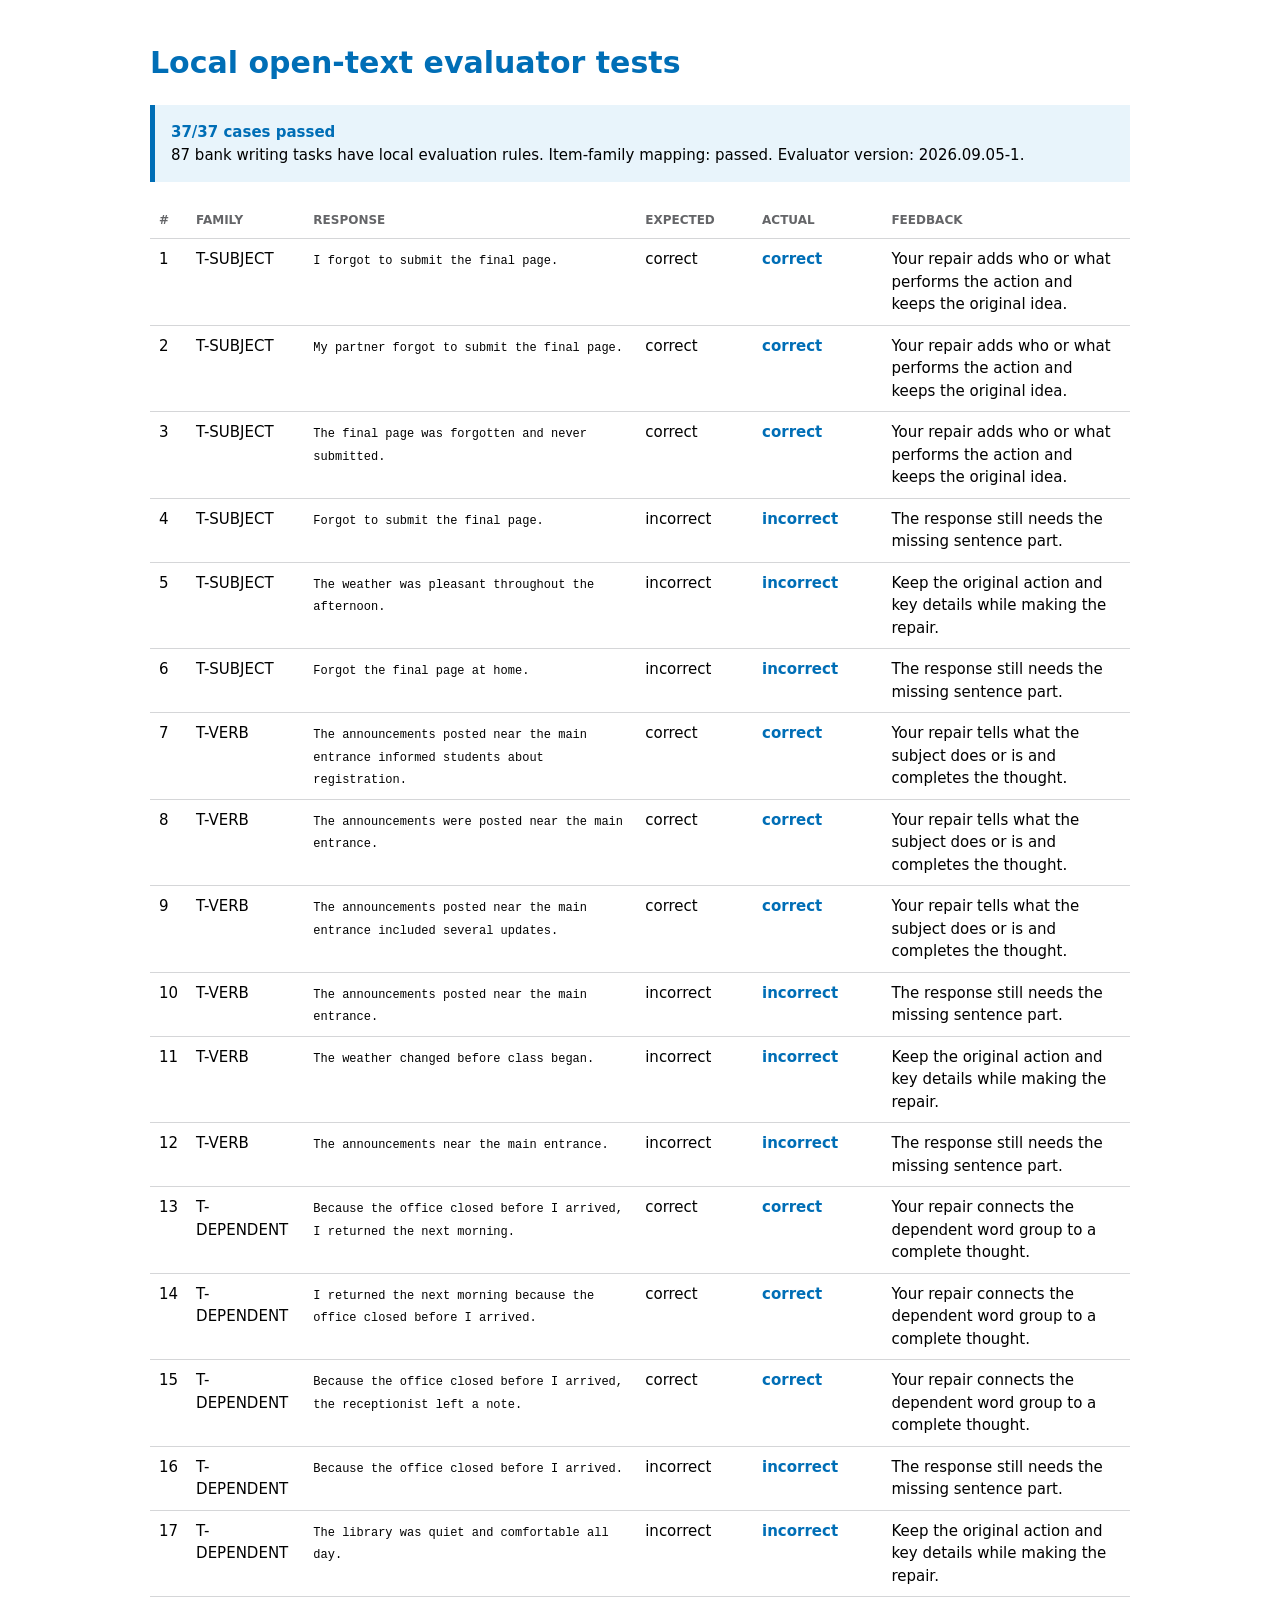
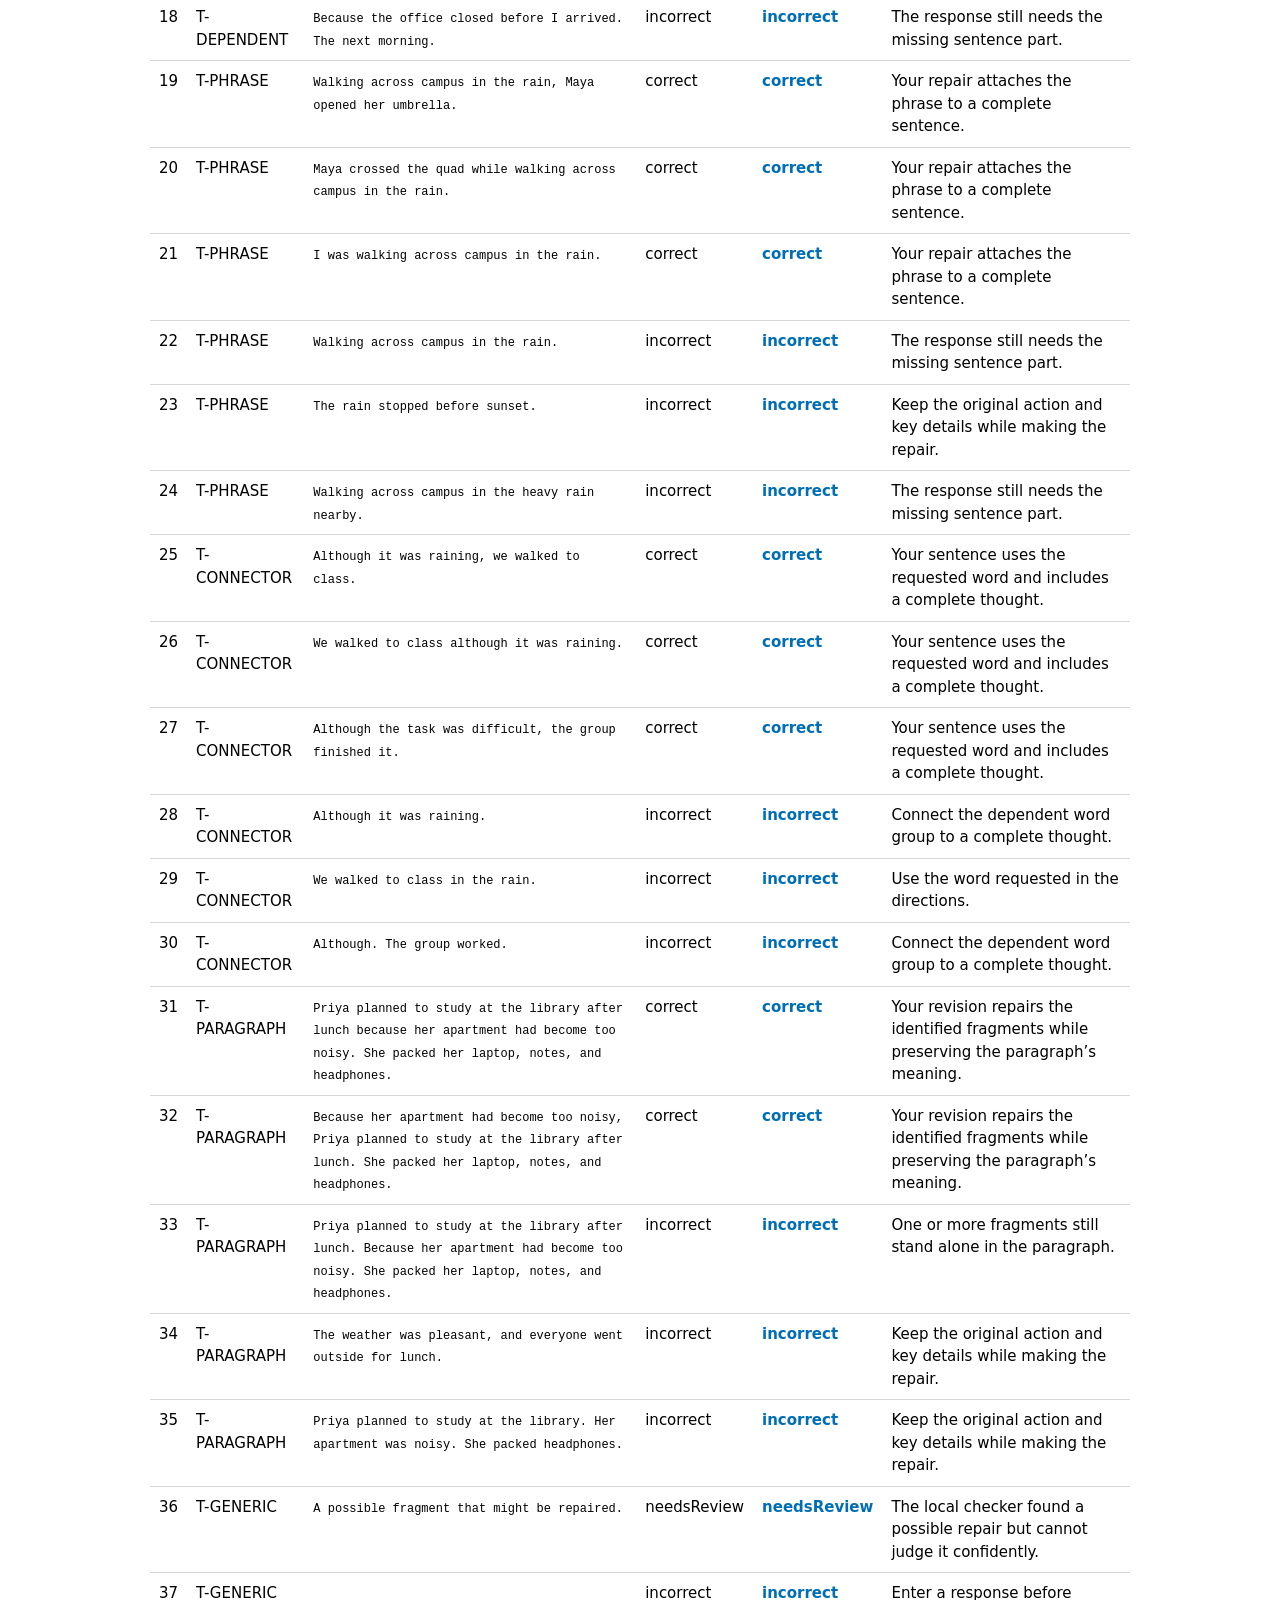
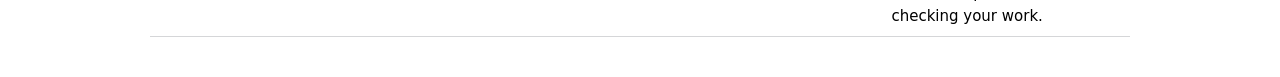
==== tests/evaluator-tests.html @ ff316c6f "Add structured local response evaluation" ====
<!doctype html>
<html lang="en">
  <head>
    <meta charset="utf-8" />
    <meta name="viewport" content="width=device-width, initial-scale=1" />
    <title>Local evaluator tests</title>
    <style>
      body{font:15px/1.5 system-ui,sans-serif;max-width:980px;margin:40px auto;padding:0 20px;color:#000}
      h1{color:#006EB6}.summary{padding:16px;border-left:5px solid #006EB6;background:#e8f4fb;margin-bottom:20px}
      table{width:100%;border-collapse:collapse}th,td{text-align:left;padding:9px;border-bottom:1px solid #d5d6d8;vertical-align:top}
      th{font-size:12px;text-transform:uppercase;color:#646568}.pass{color:#006EB6;font-weight:700}.fail{color:#8b1e1e;font-weight:700}
      code{font-size:12px;white-space:pre-wrap}
    </style>
  </head>
  <body>
    <h1>Local open-text evaluator tests</h1>
    <div id="results">Running…</div>
    <script src="../question-bank.js"></script>
    <script src="../evaluation-rules.js"></script>
    <script src="../open-text-evaluator.js"></script>
    <script src="evaluator-tests.js"></script>
  </body>
</html>
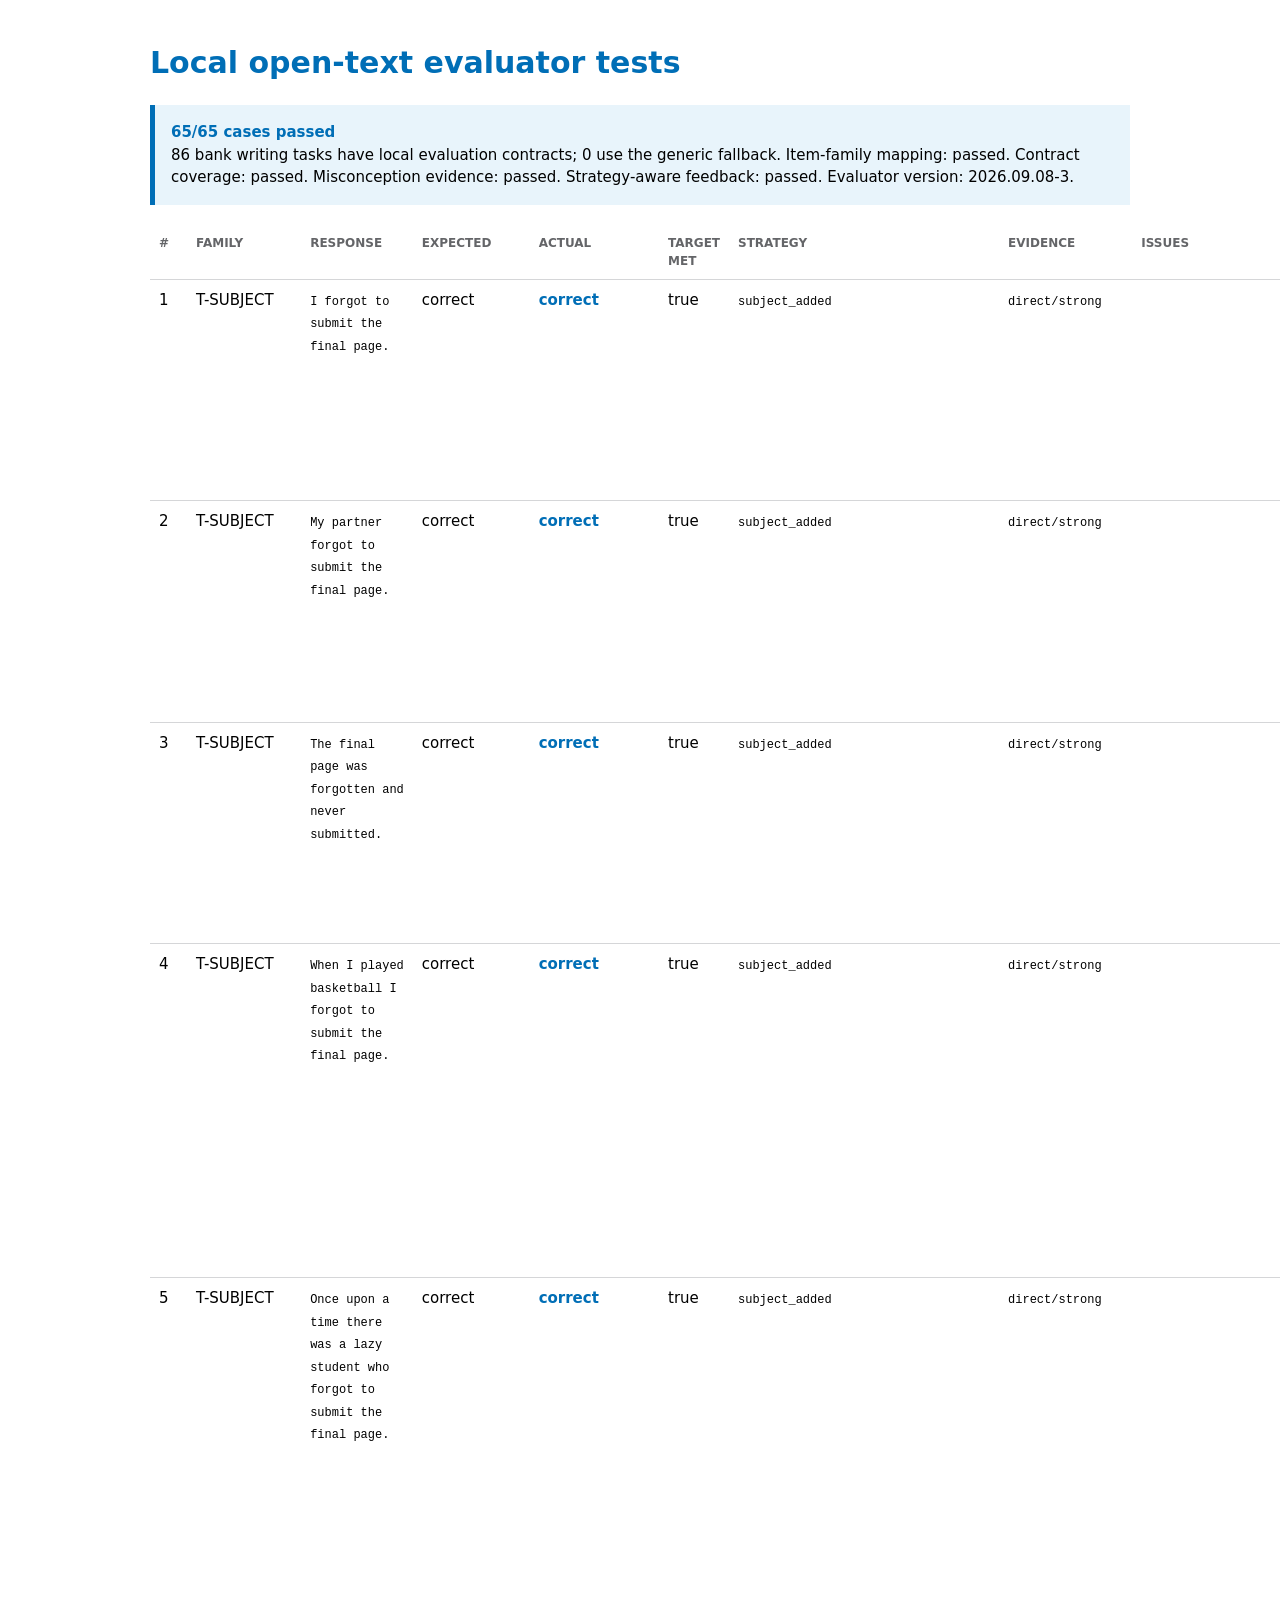
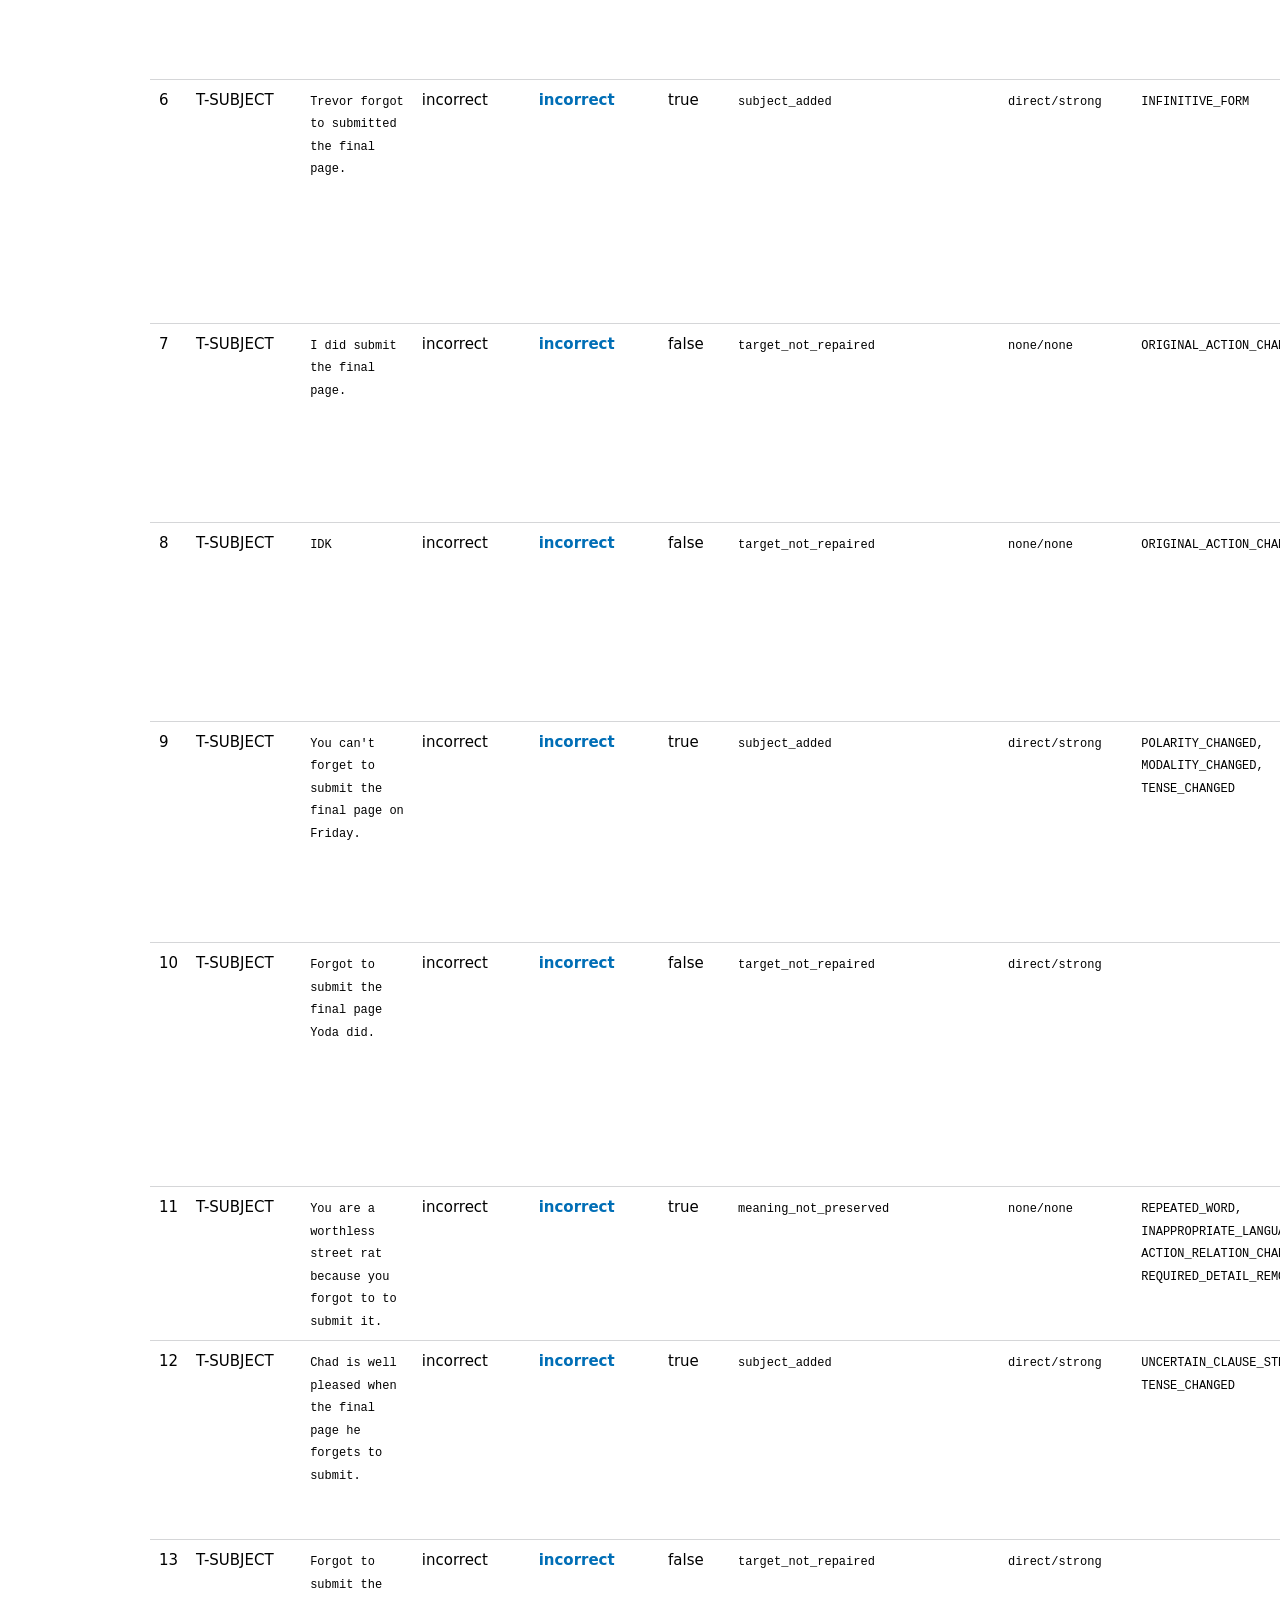
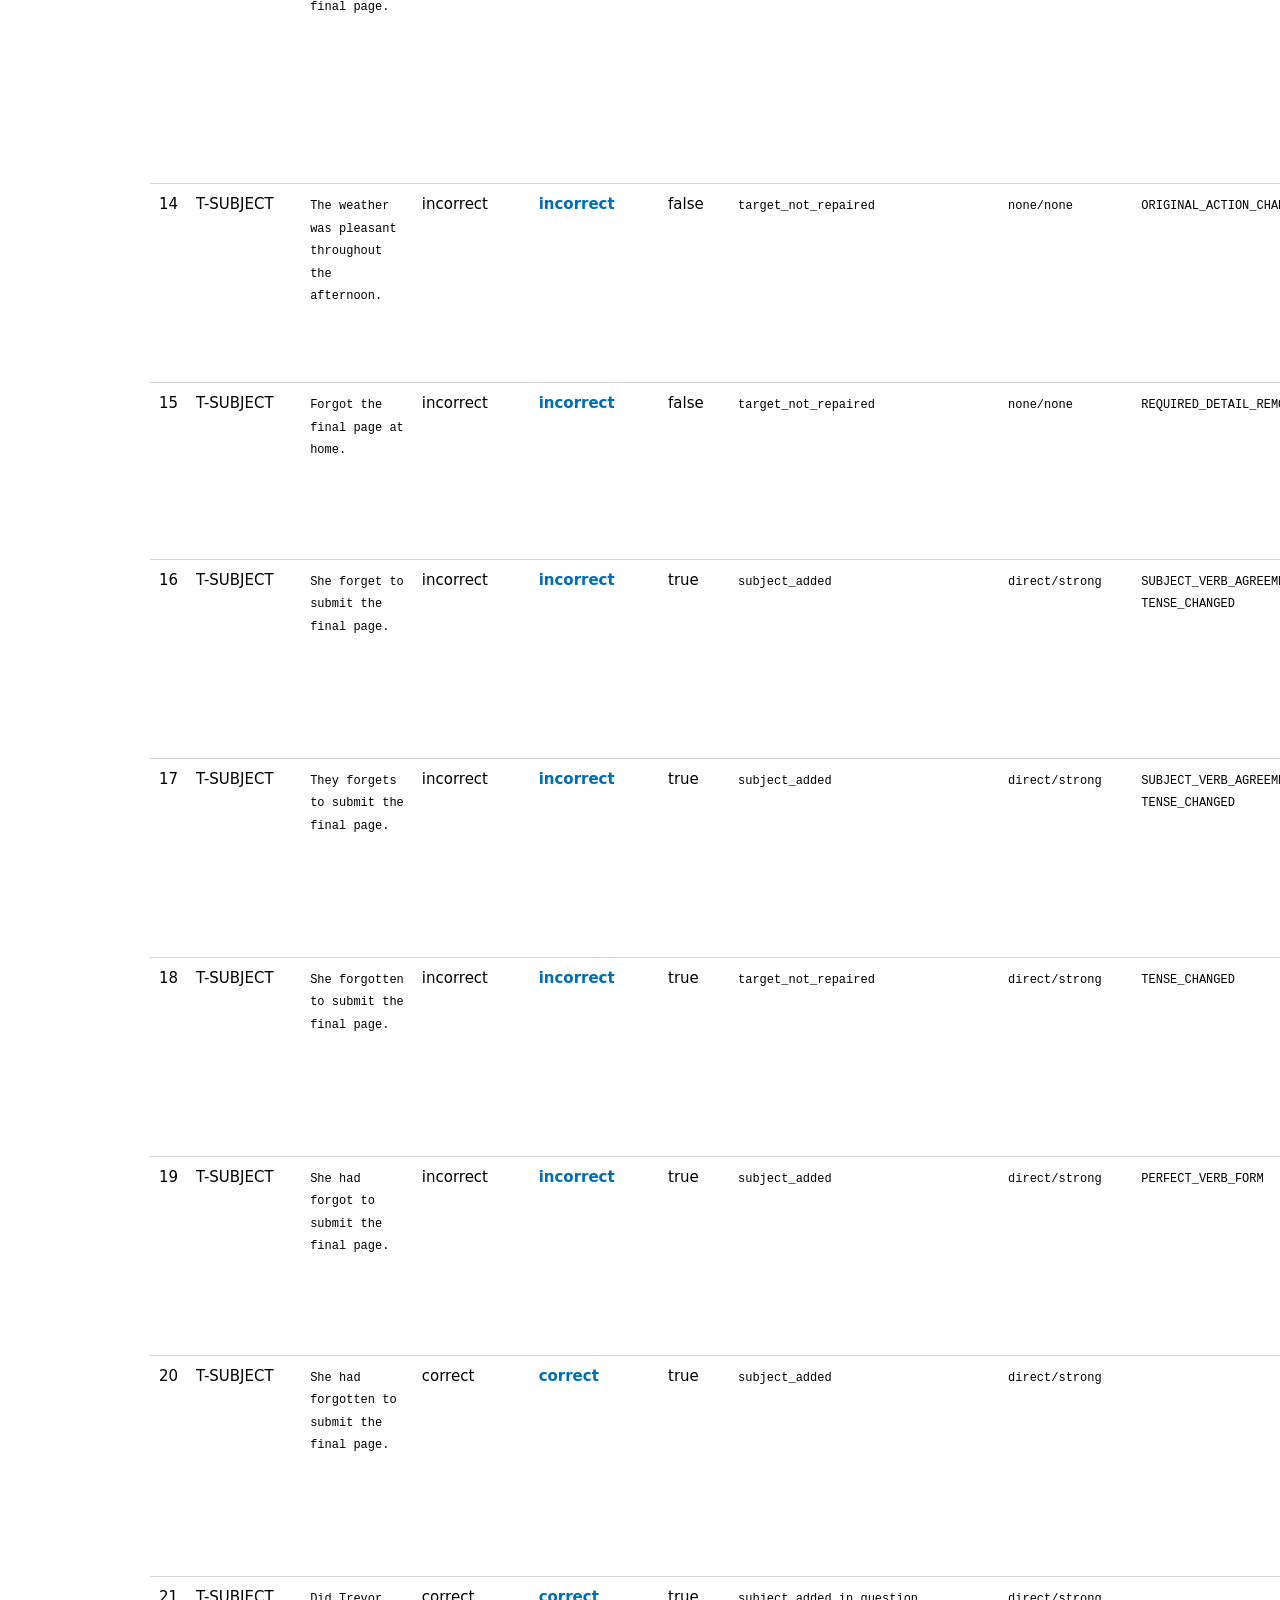
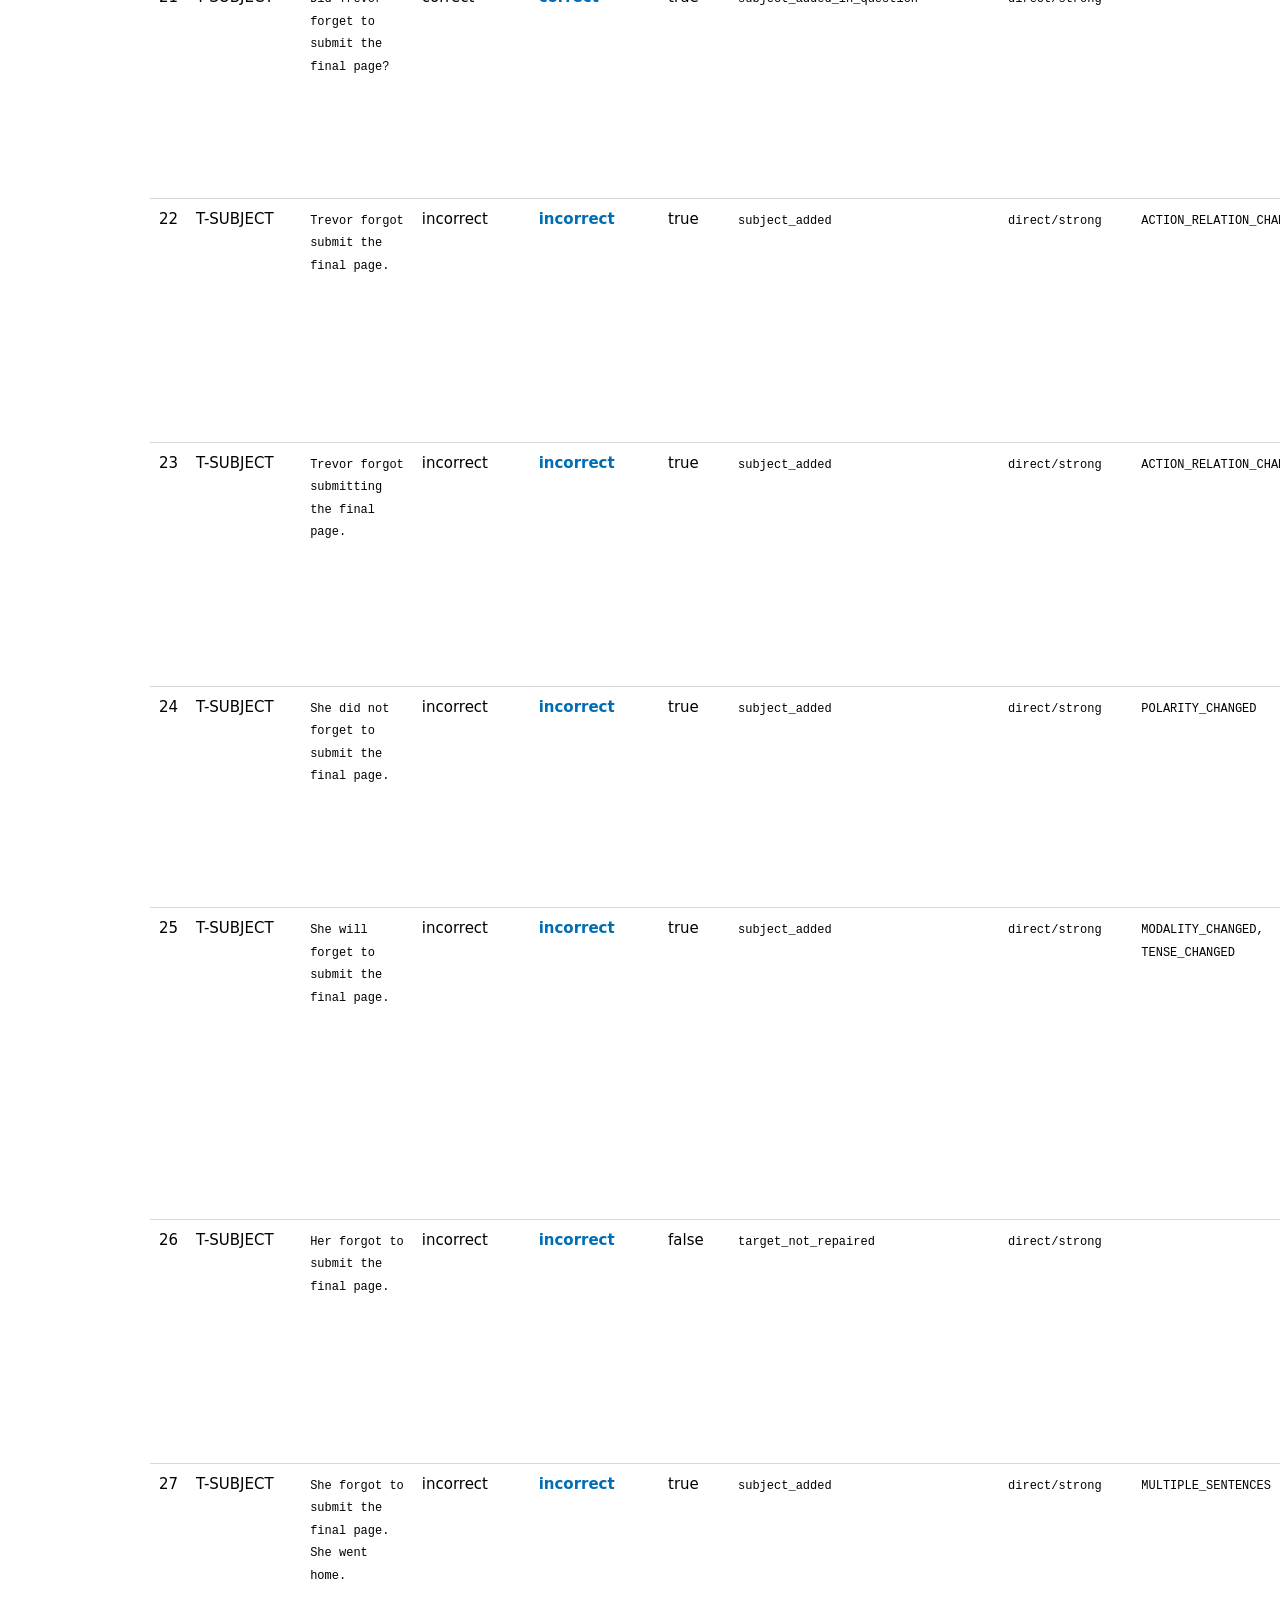
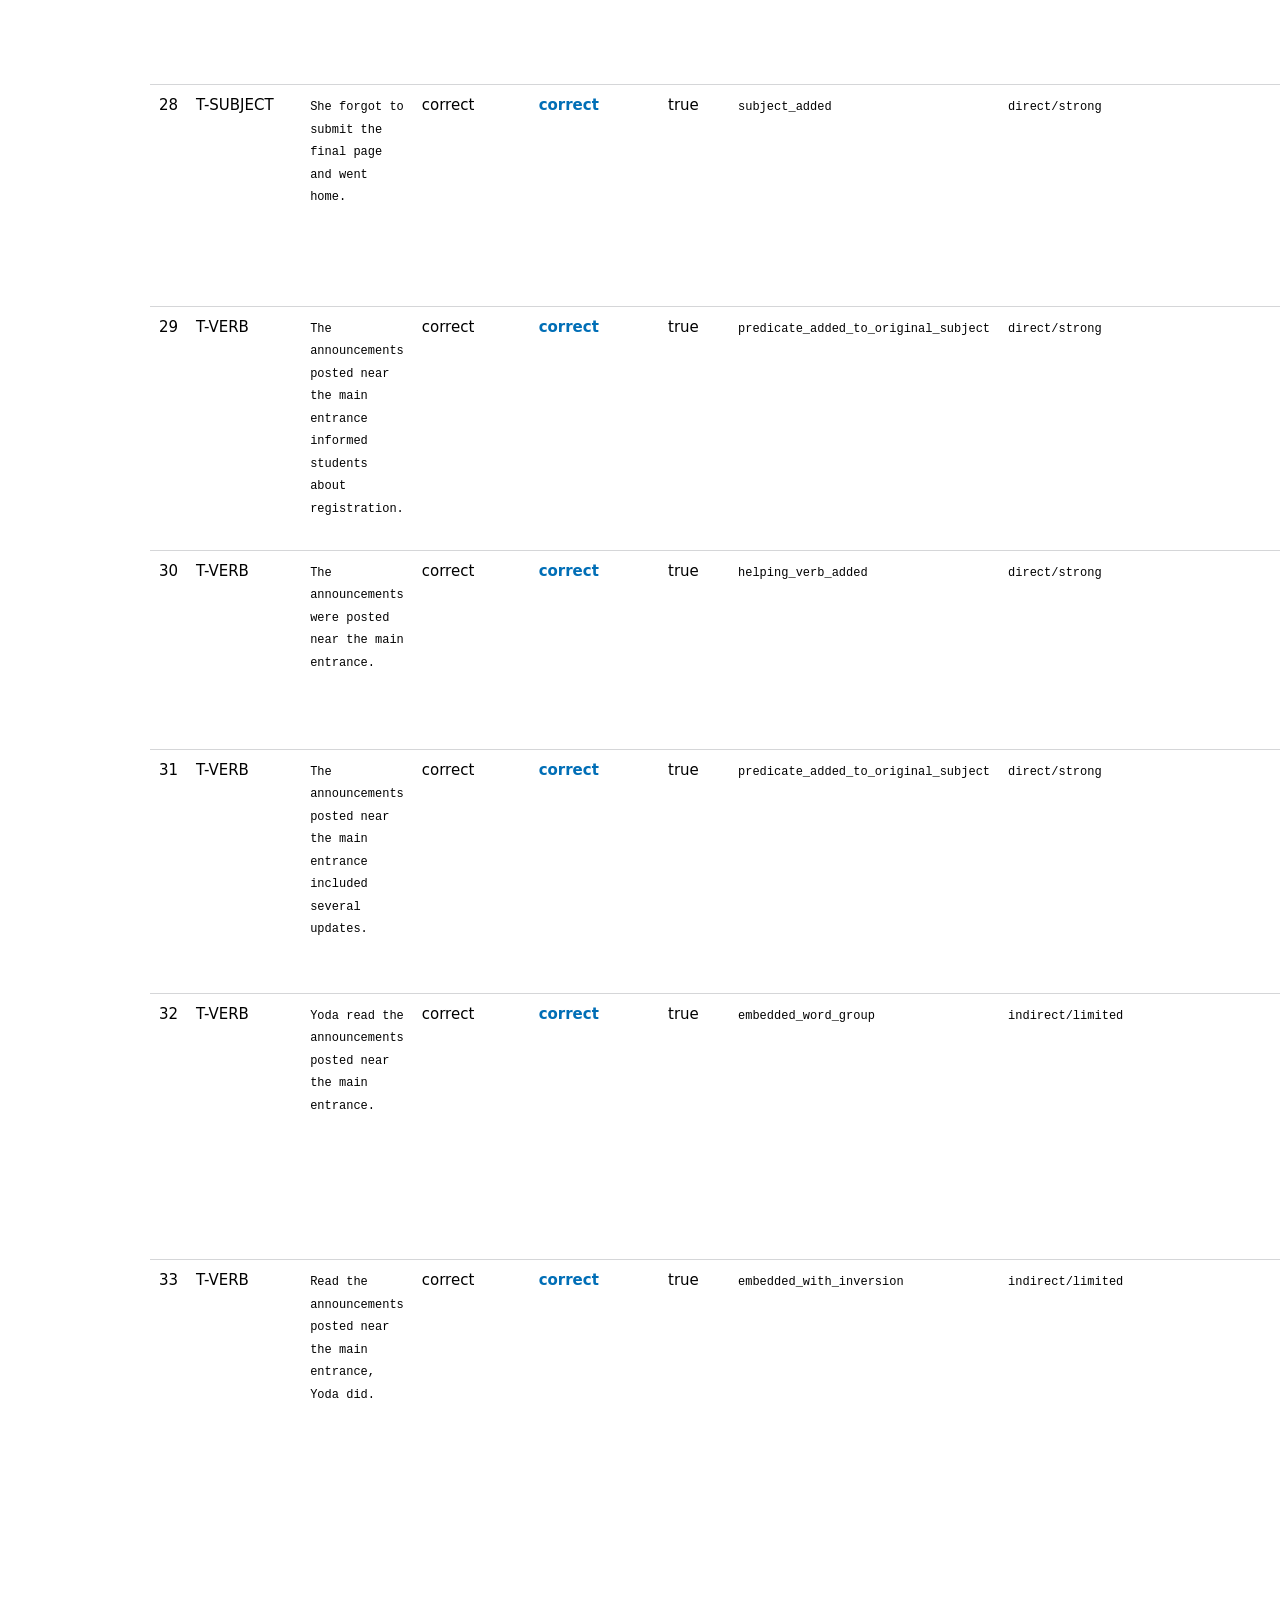
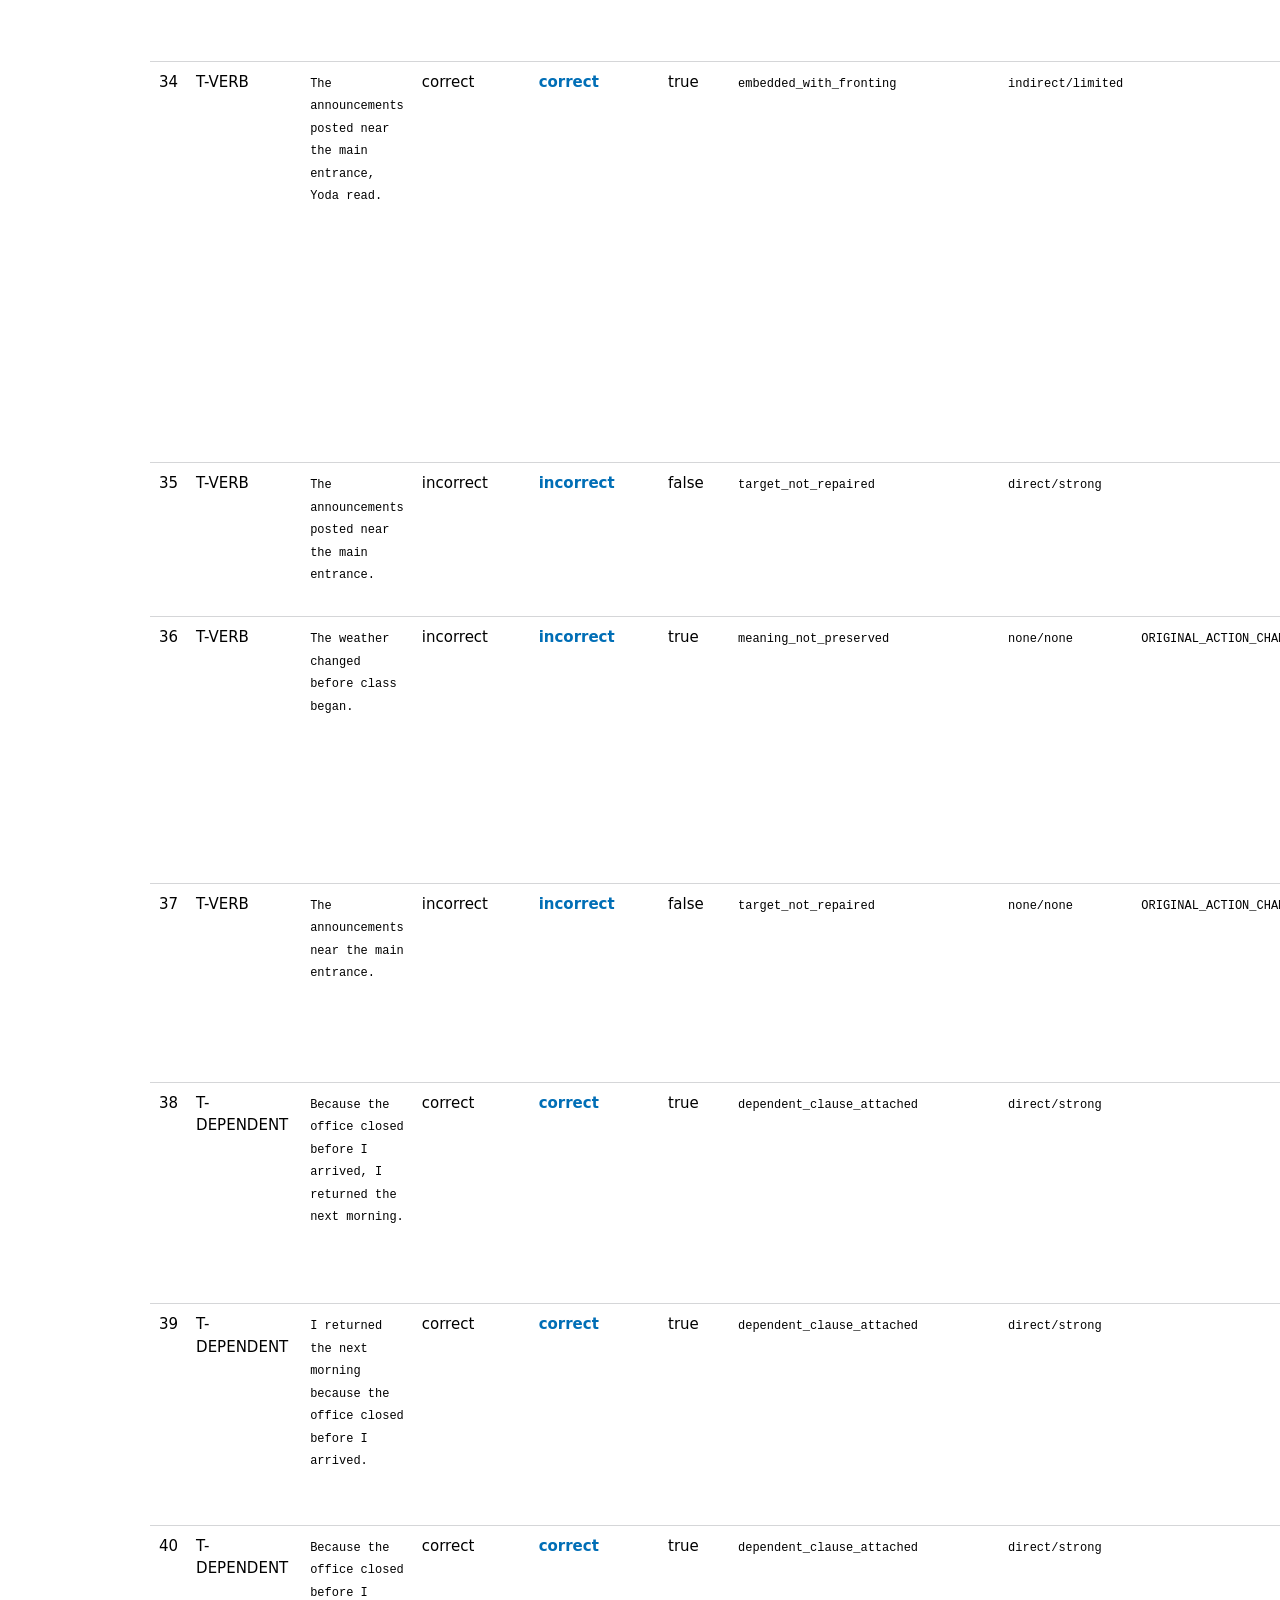
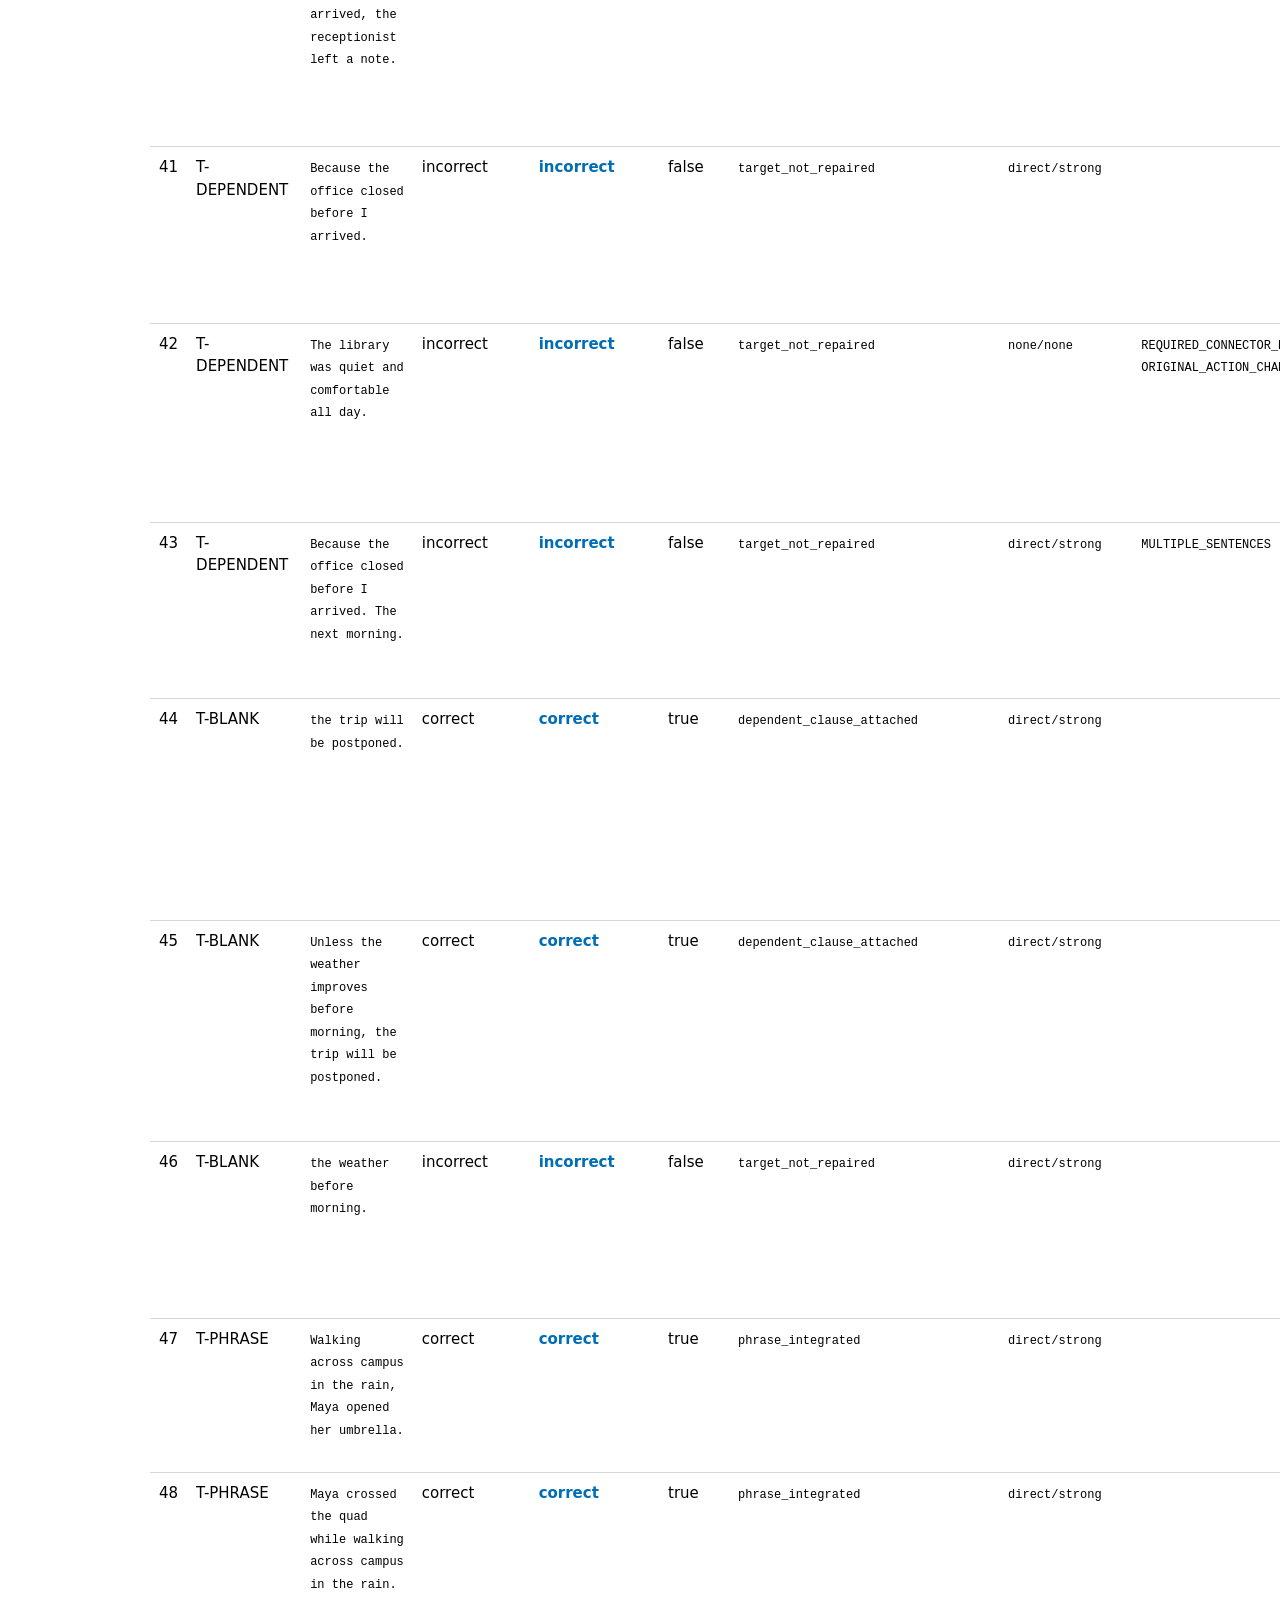
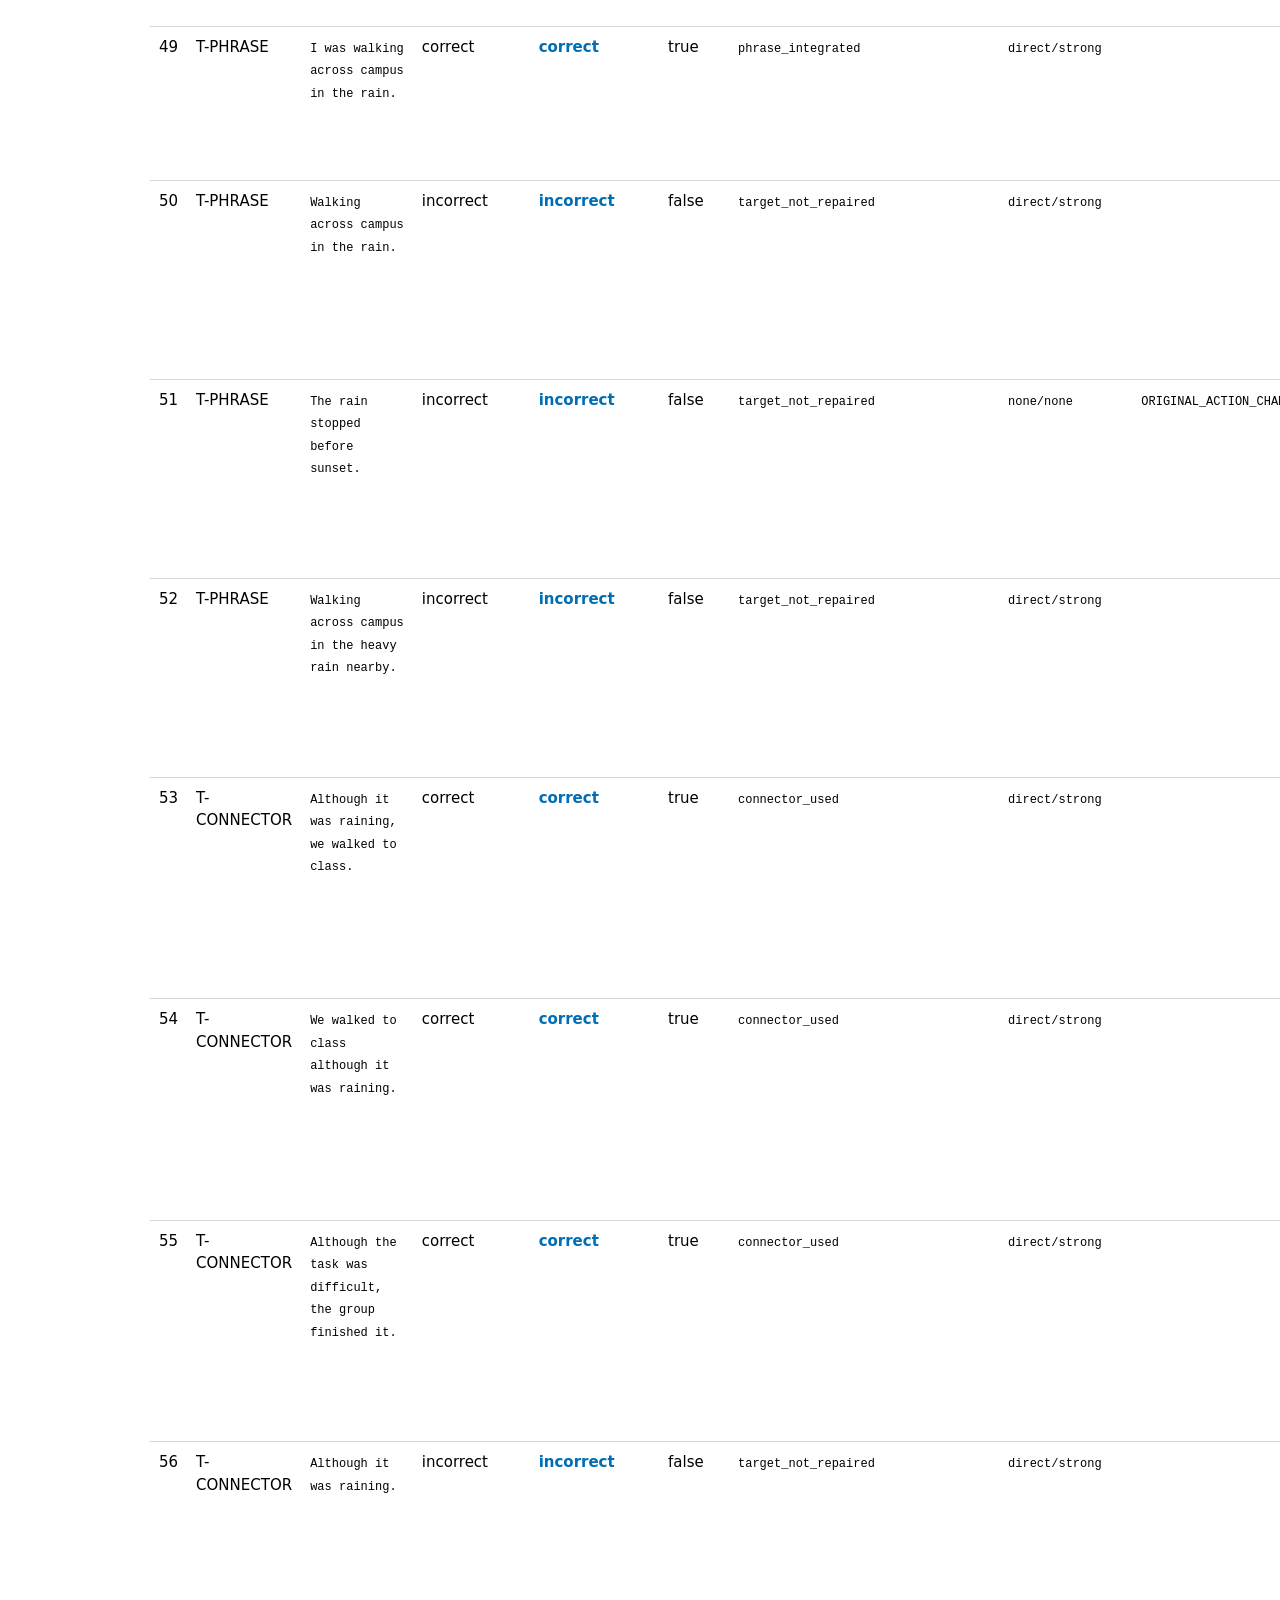
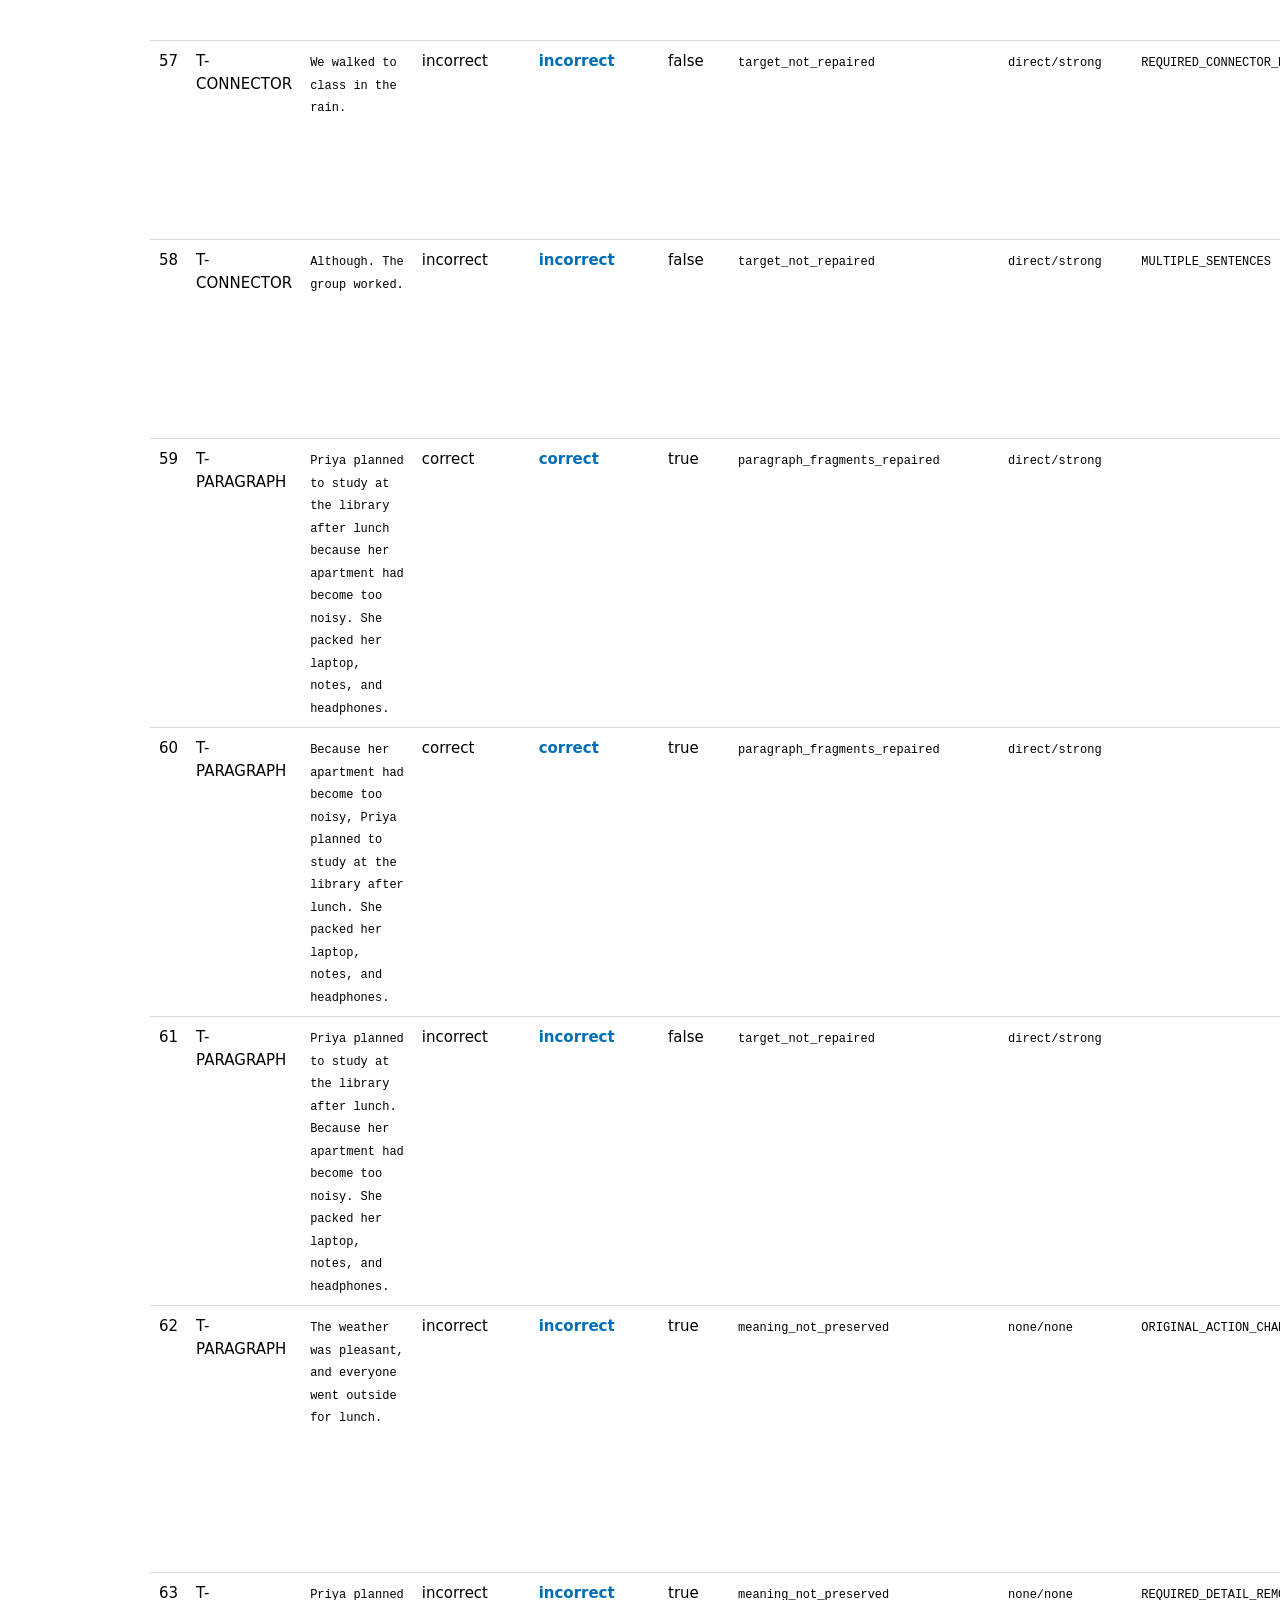
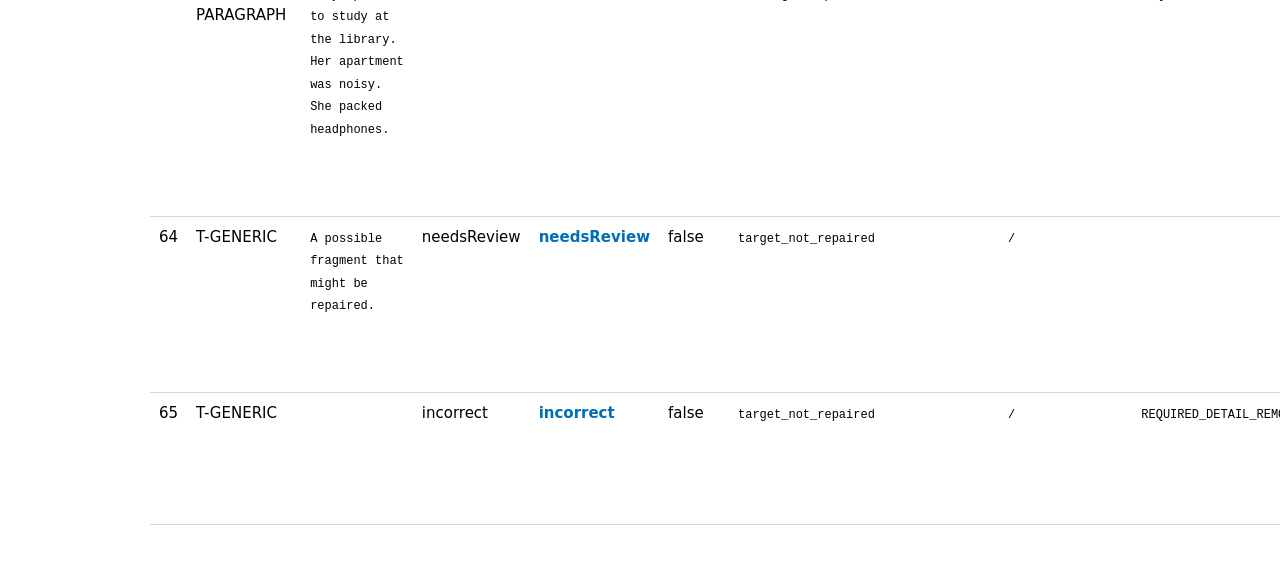
==== commit f3dbd470: "Implement strategy-aware local open-text evaluation" ====
--- a/tests/evaluator-tests.html
+++ b/tests/evaluator-tests.html
@@ -15,9 +15,9 @@
   <body>
     <h1>Local open-text evaluator tests</h1>
     <div id="results">Running…</div>
-    <script src="../question-bank.js"></script>
-    <script src="../evaluation-rules.js"></script>
-    <script src="../open-text-evaluator.js"></script>
-    <script src="evaluator-tests.js"></script>
+    <script src="../question-bank.js?v=20260908-6"></script>
+    <script src="../evaluation-rules.js?v=20260908-6"></script>
+    <script src="../open-text-evaluator.js?v=20260908-6"></script>
+    <script src="evaluator-tests.js?v=20260908-6"></script>
   </body>
 </html>
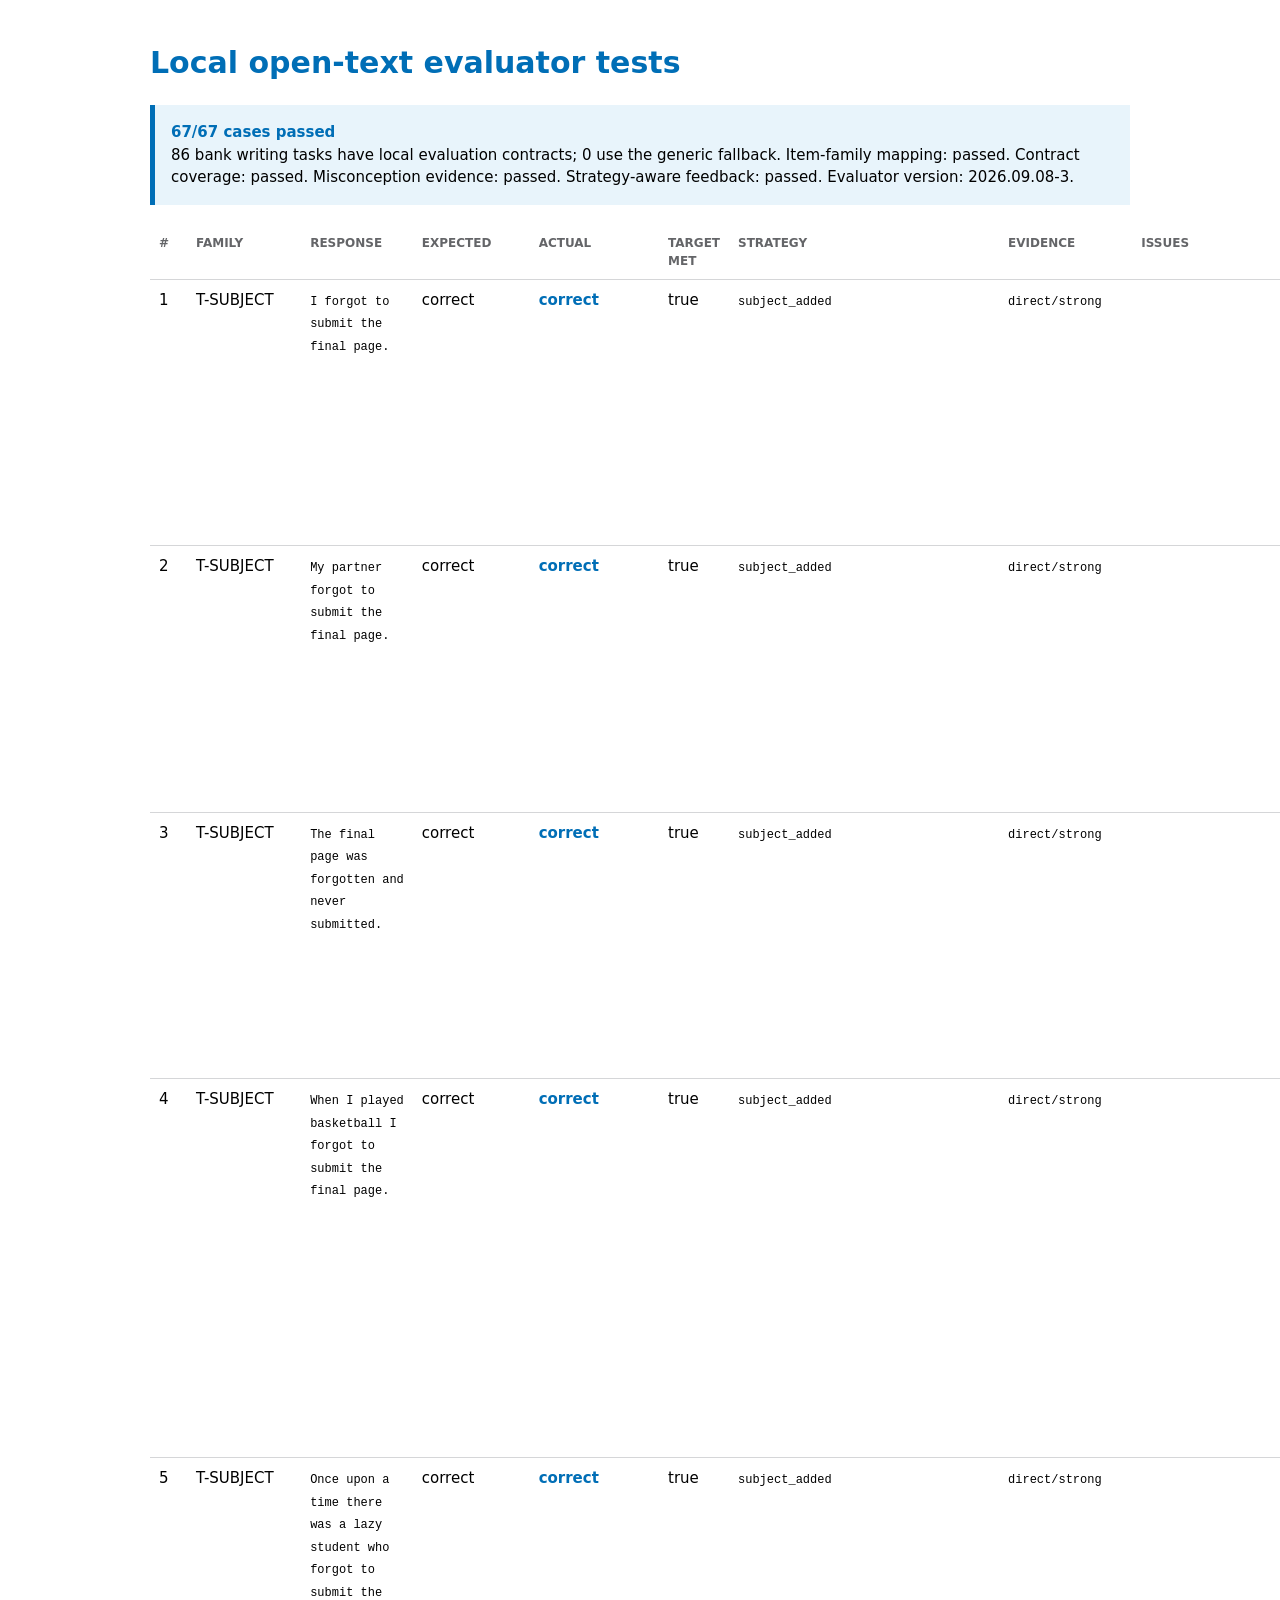
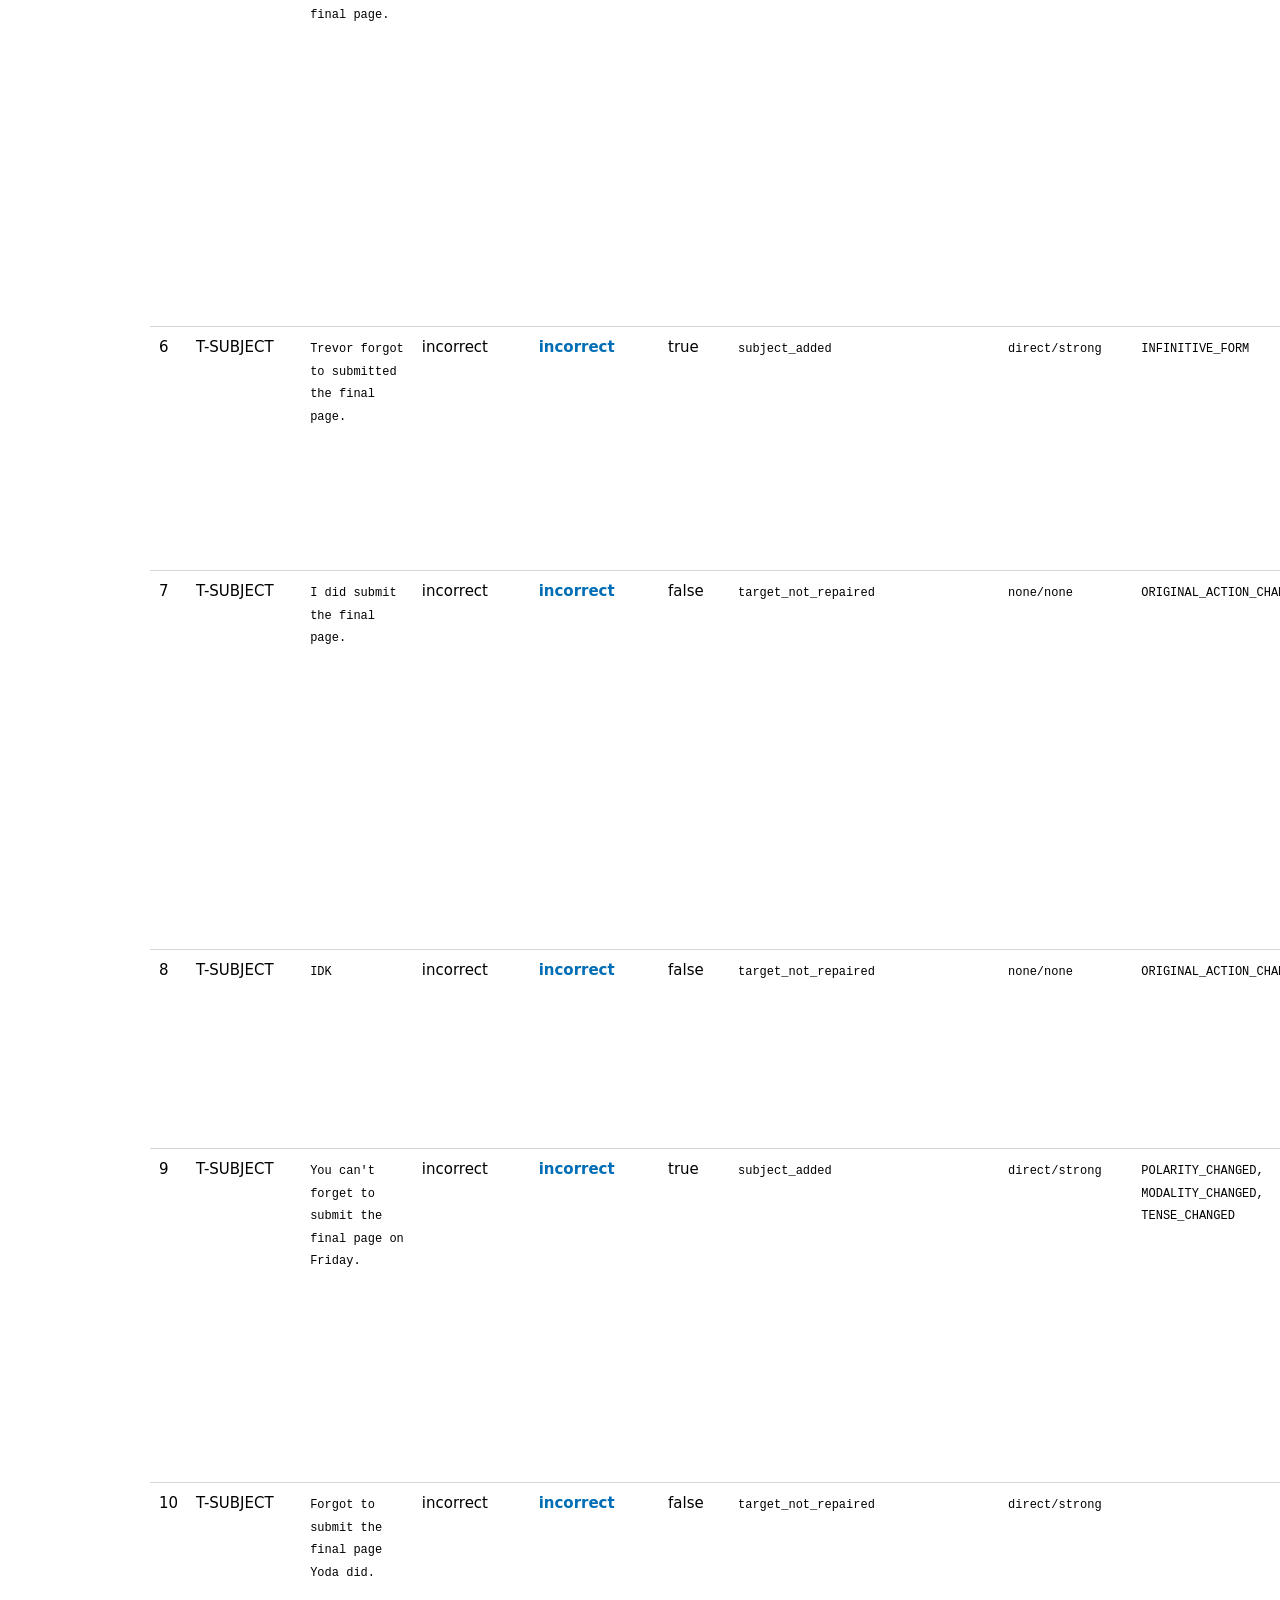
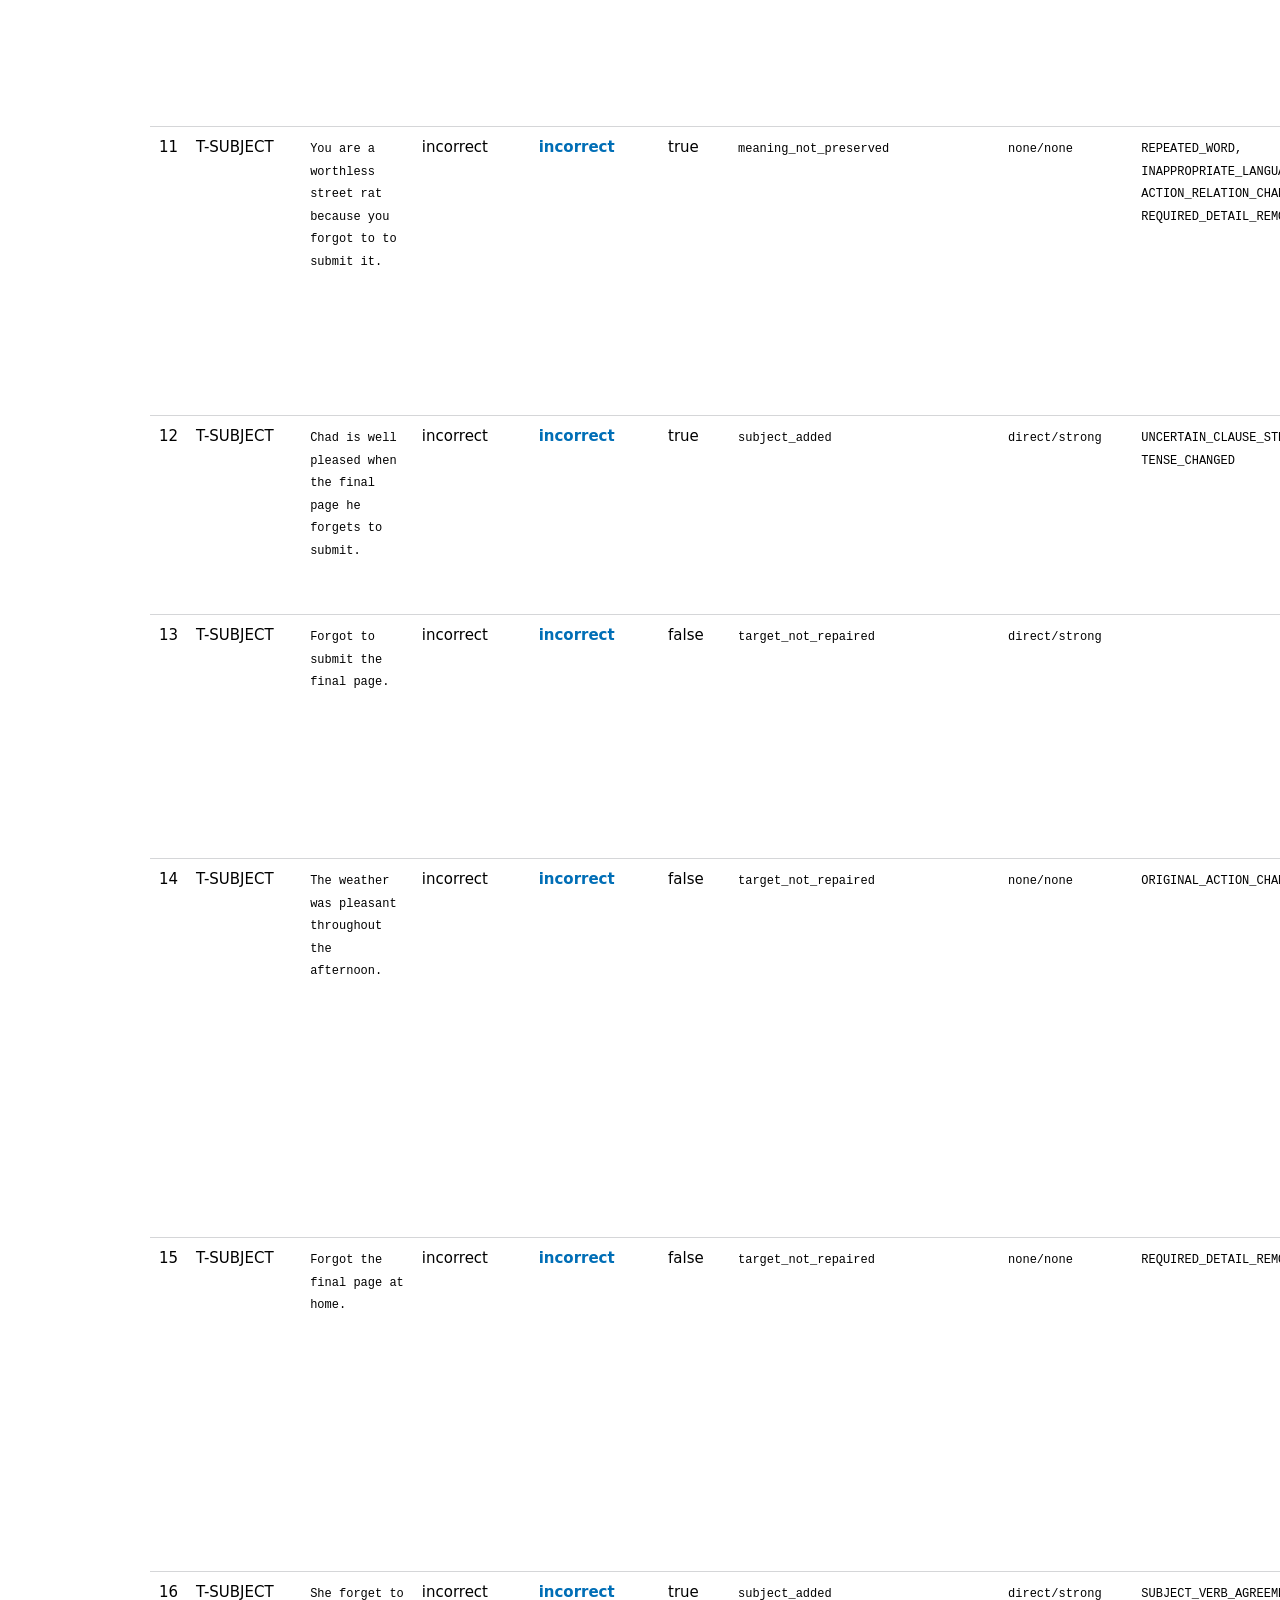
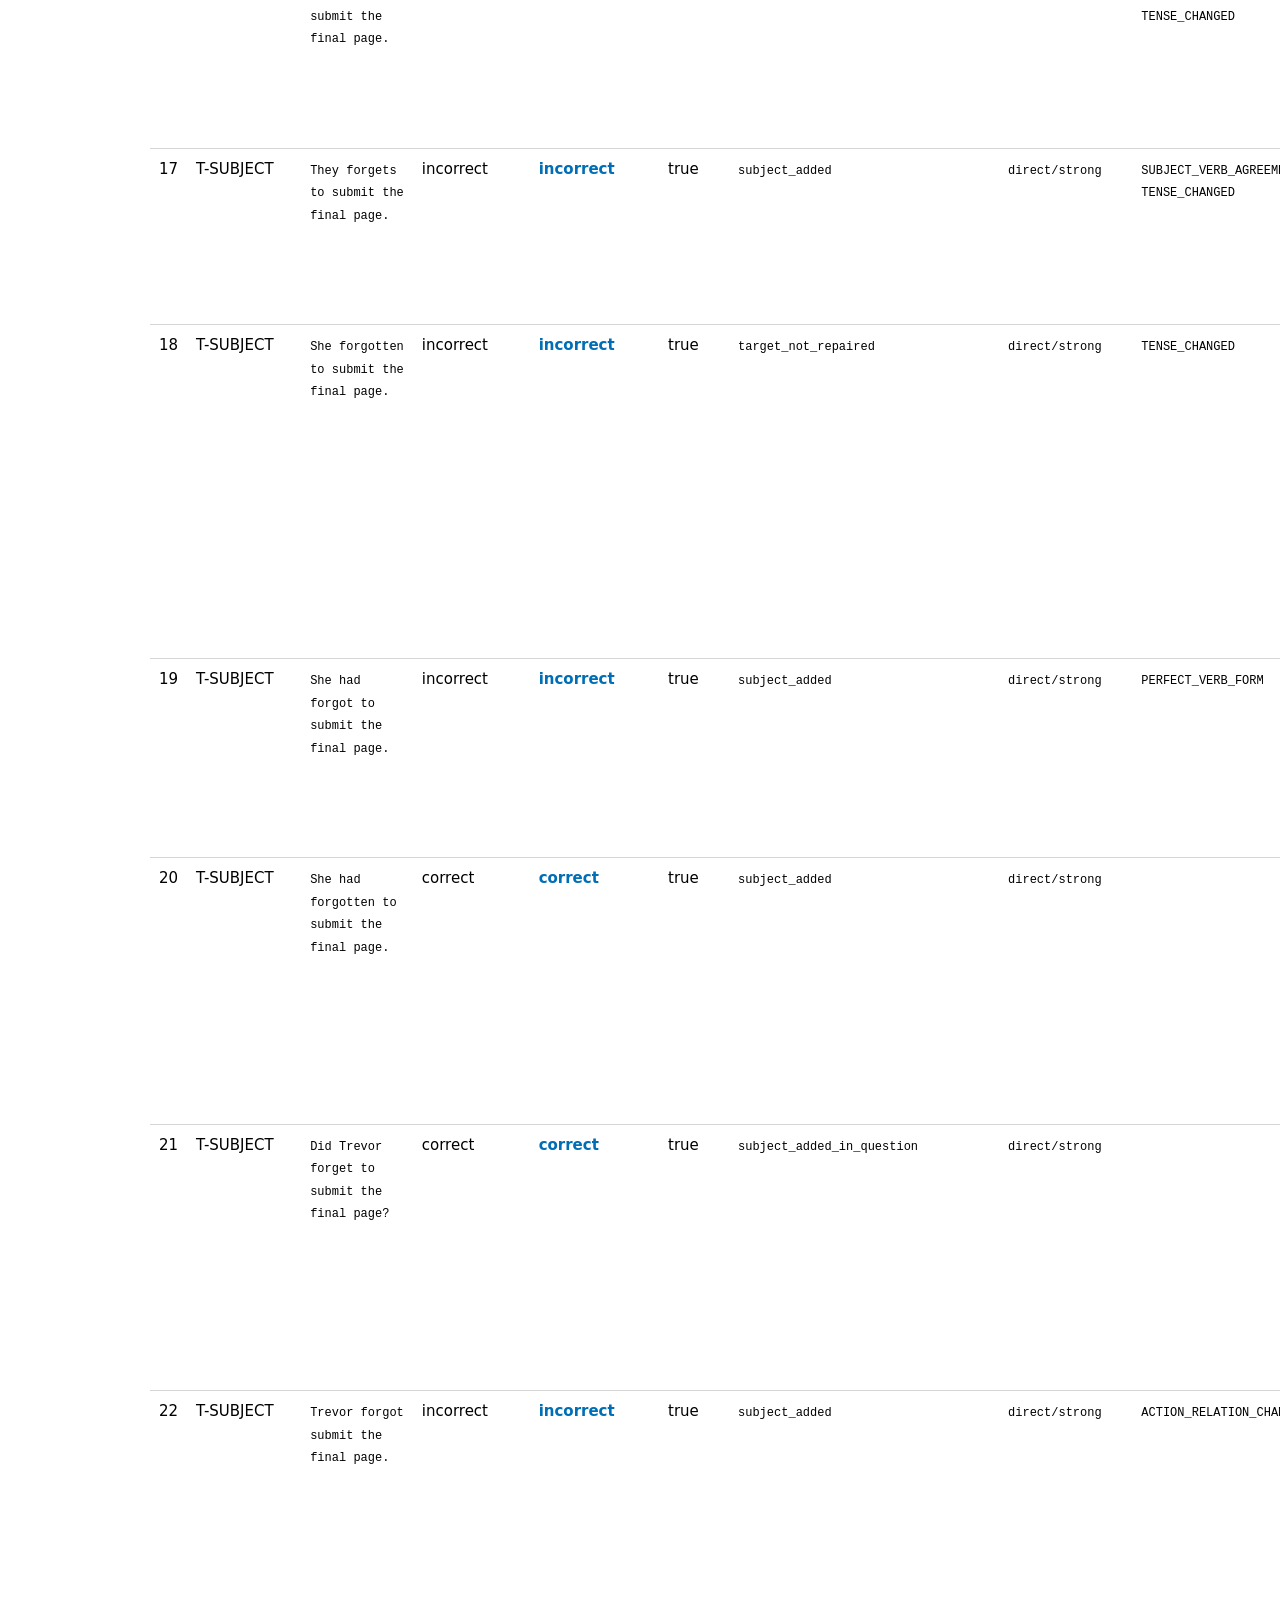
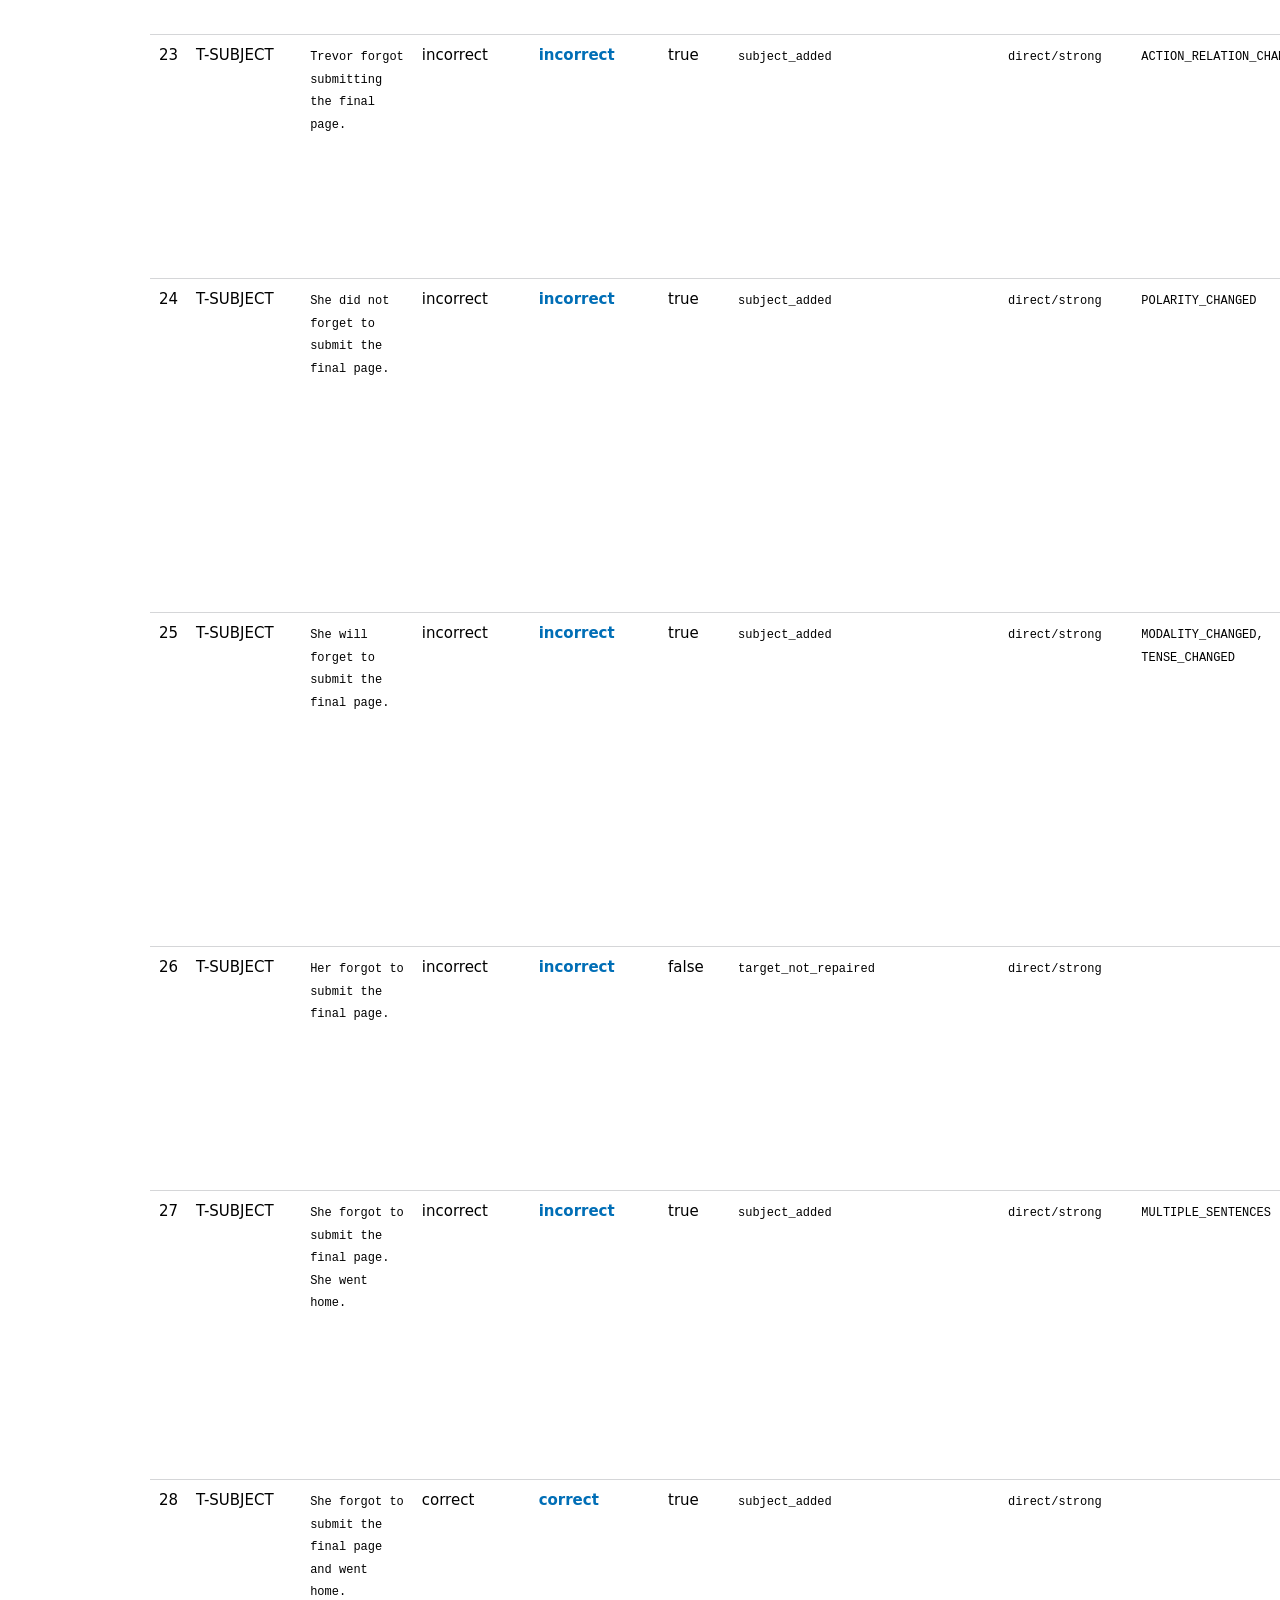
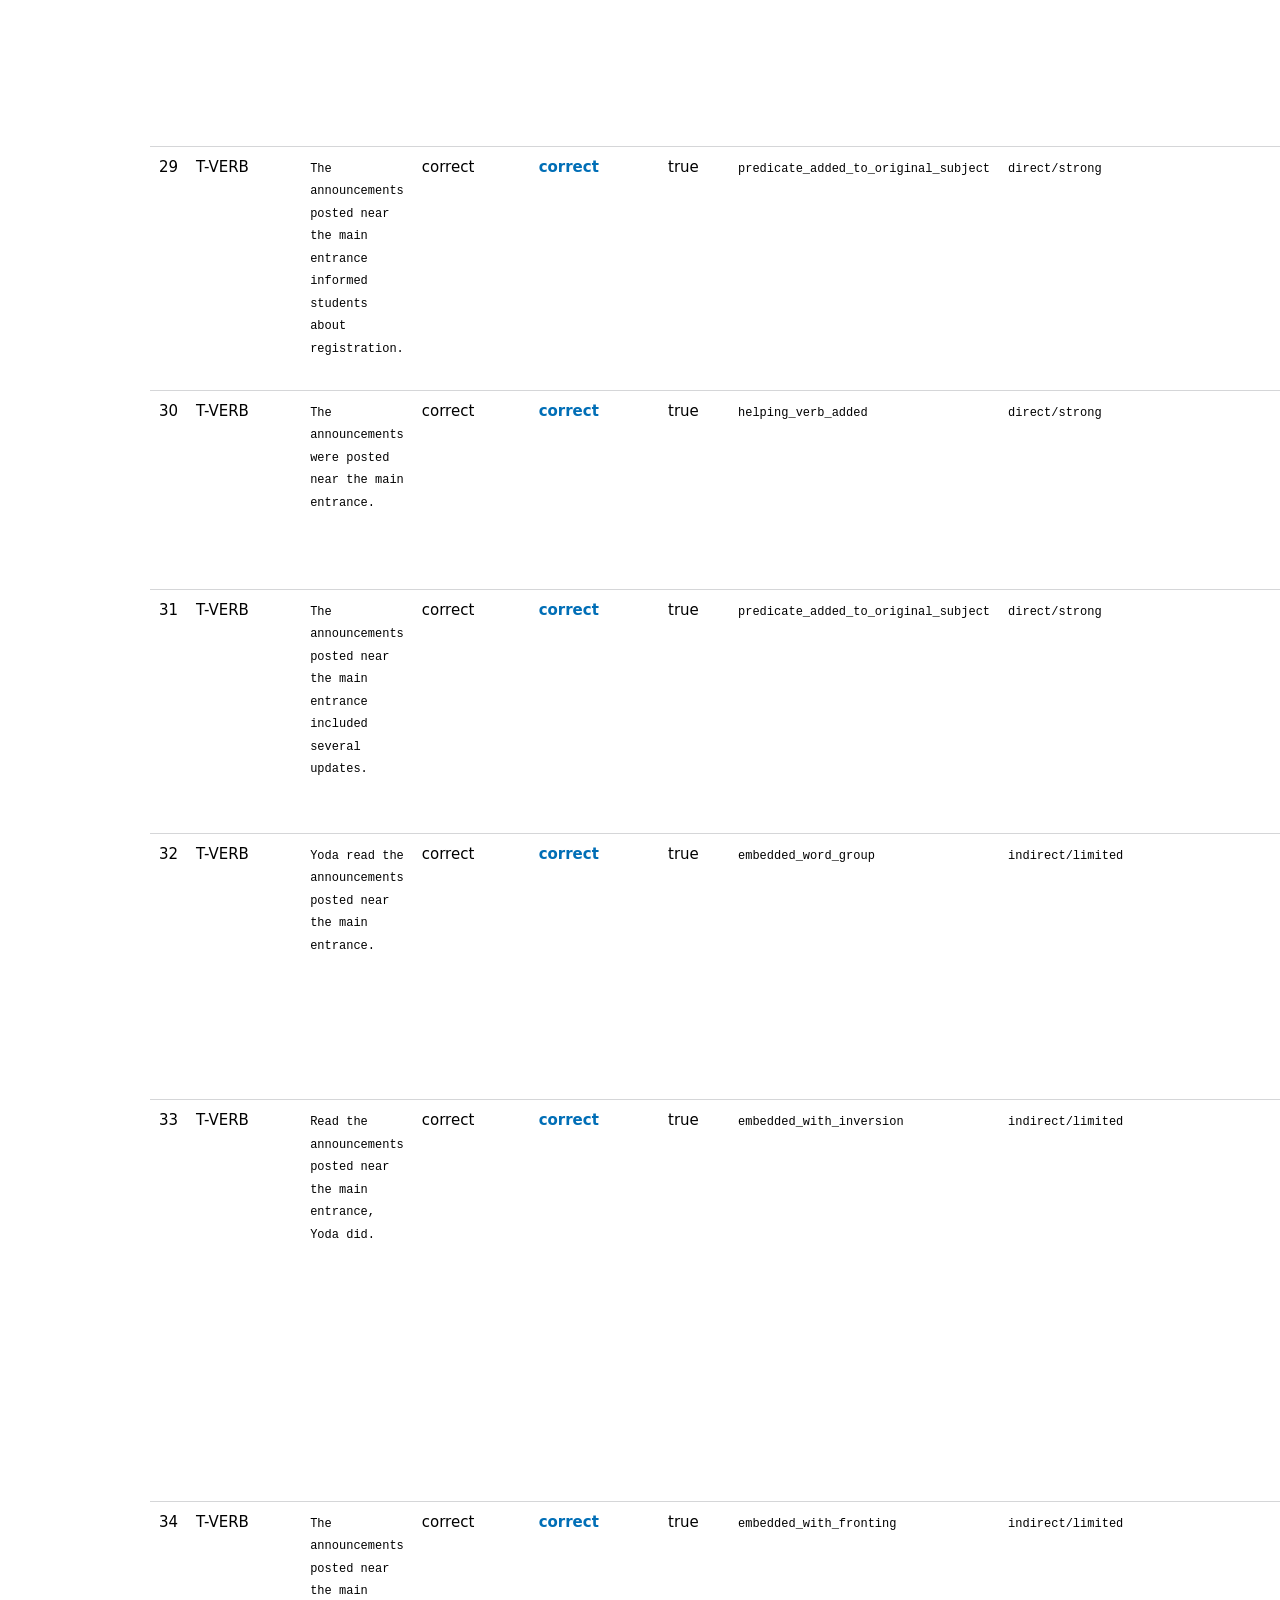
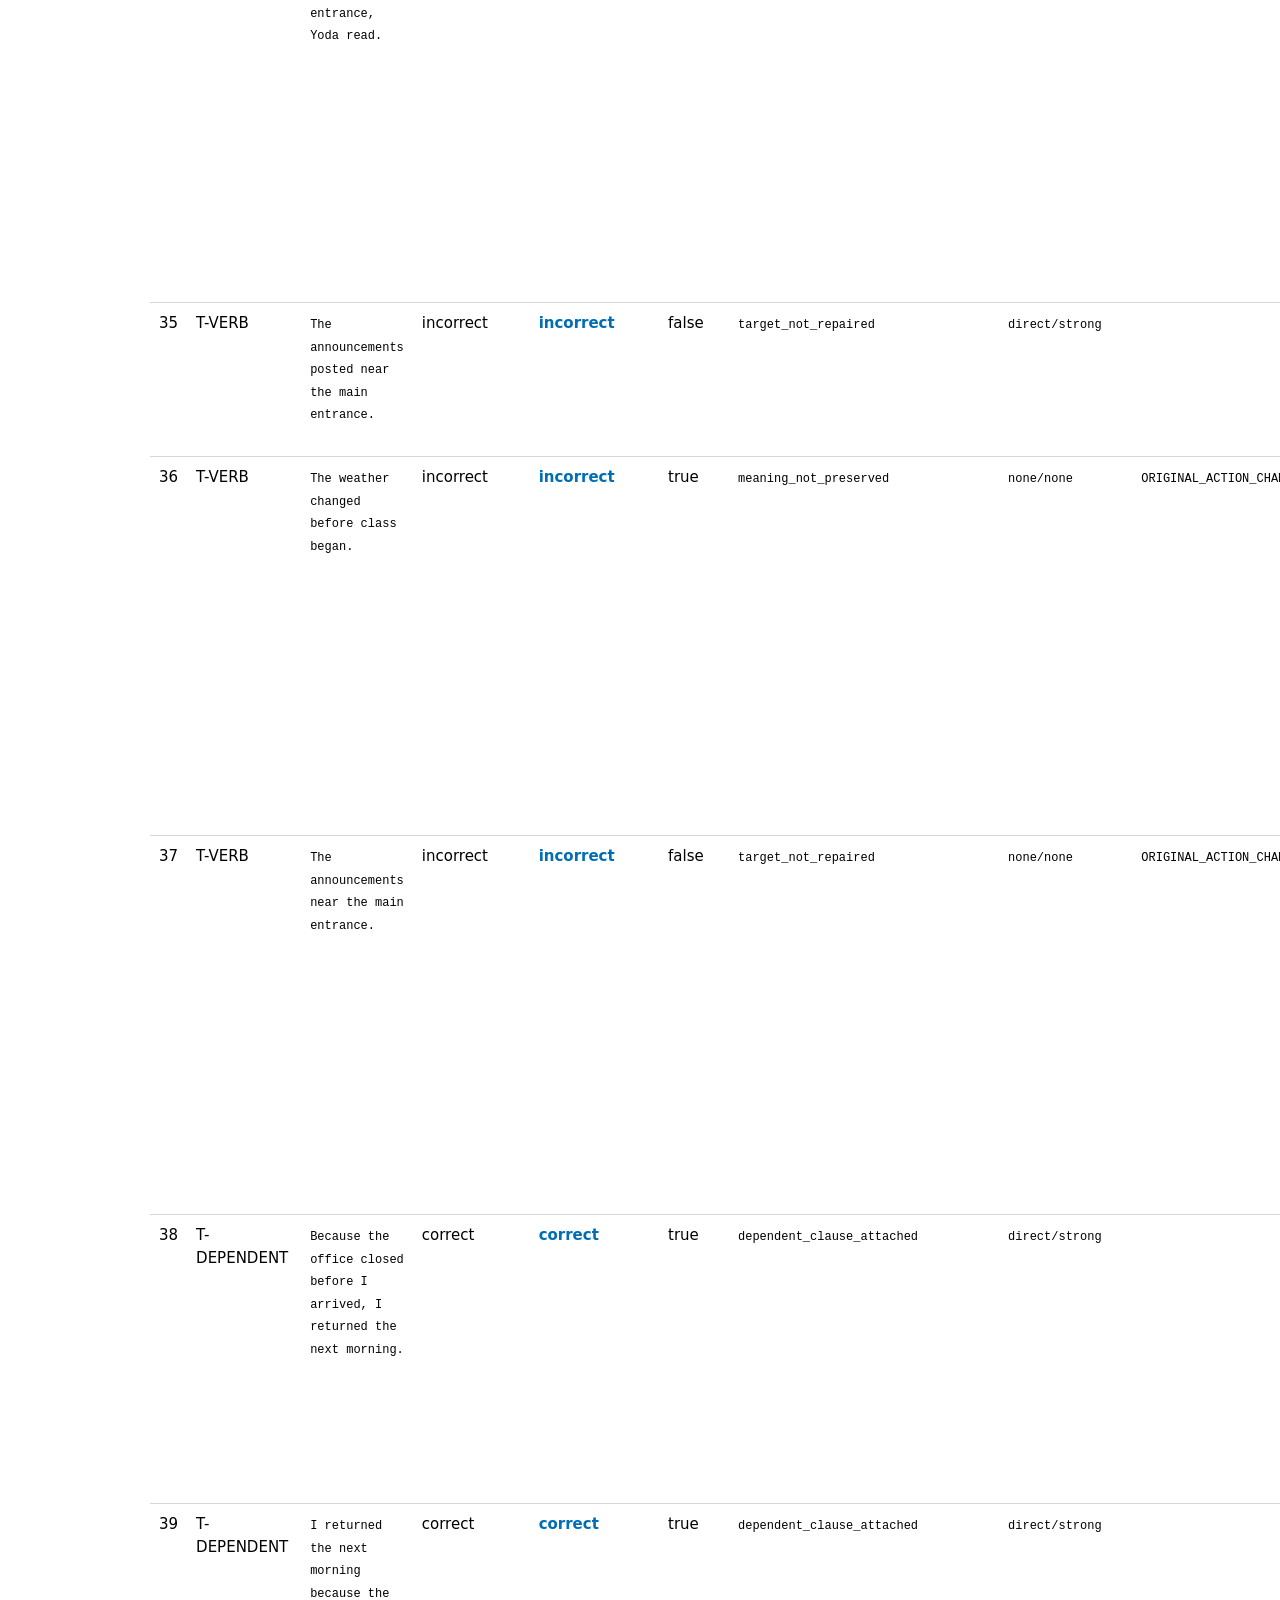
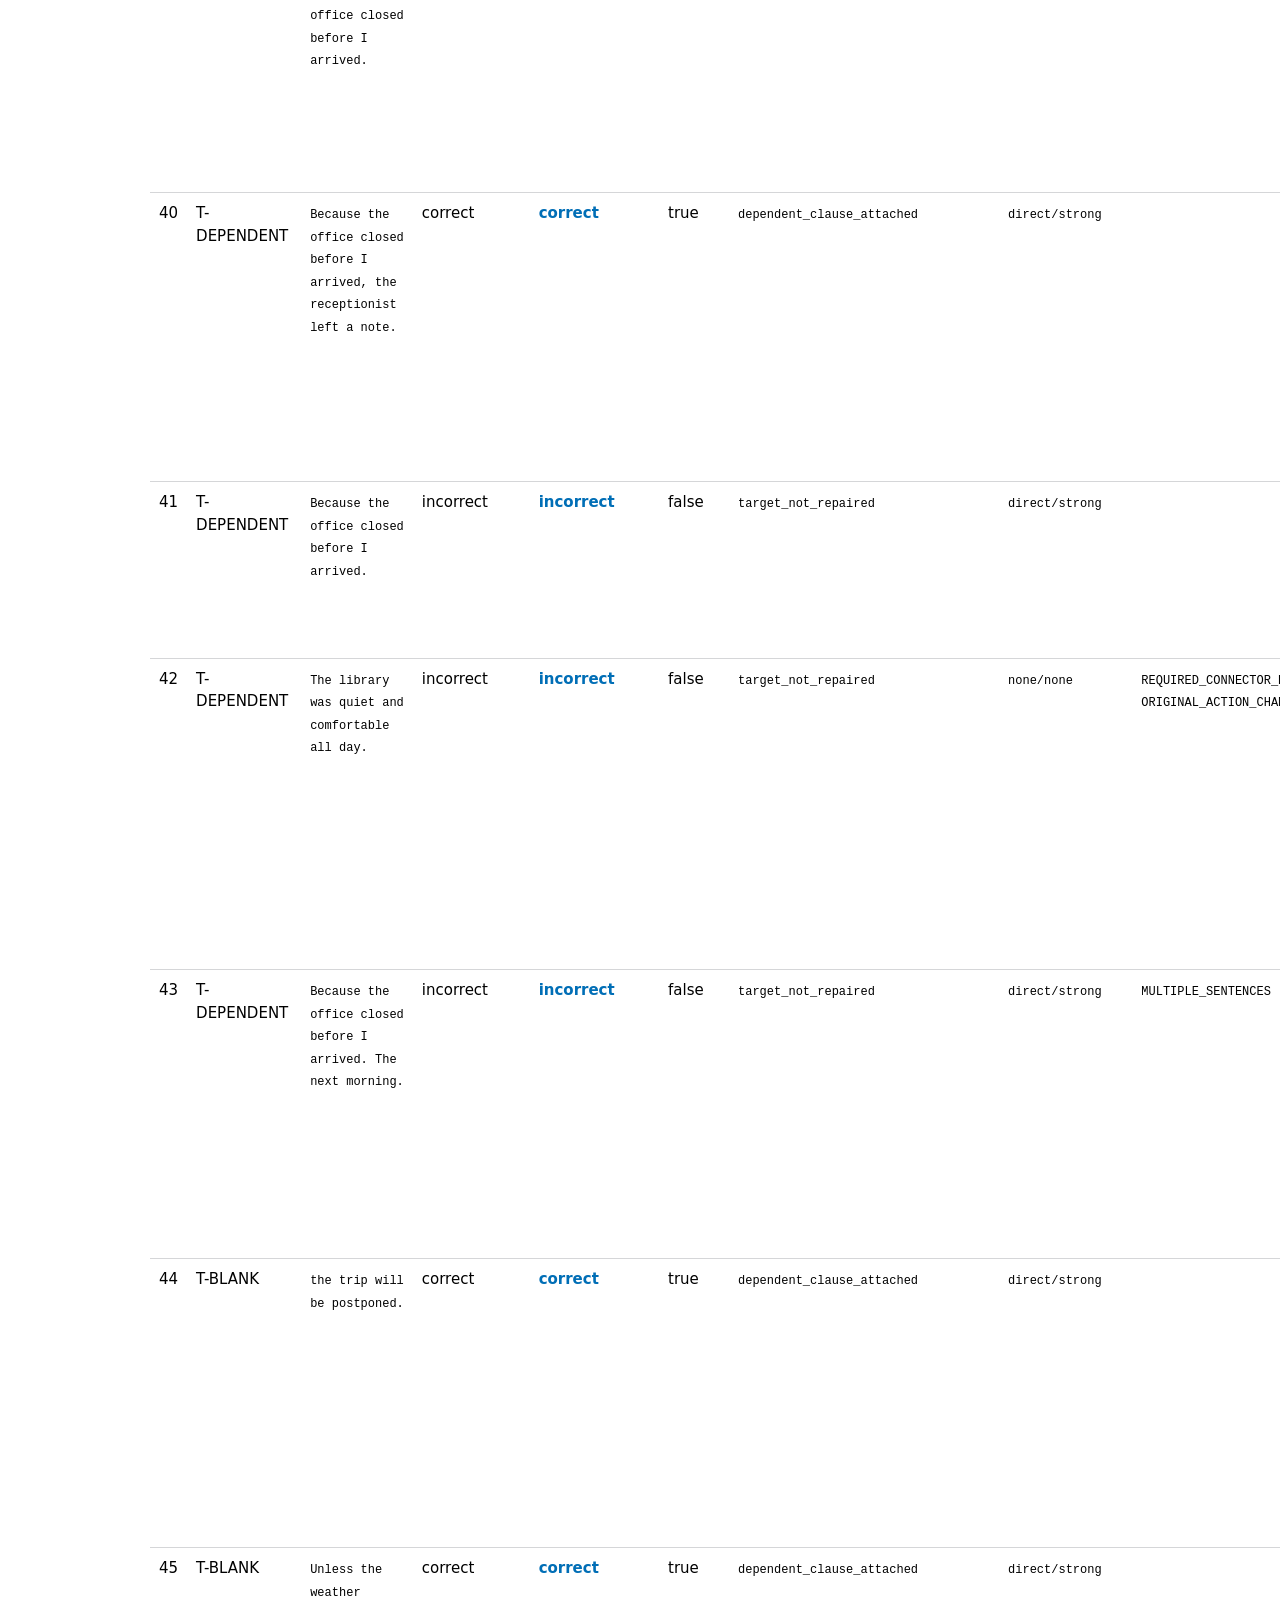
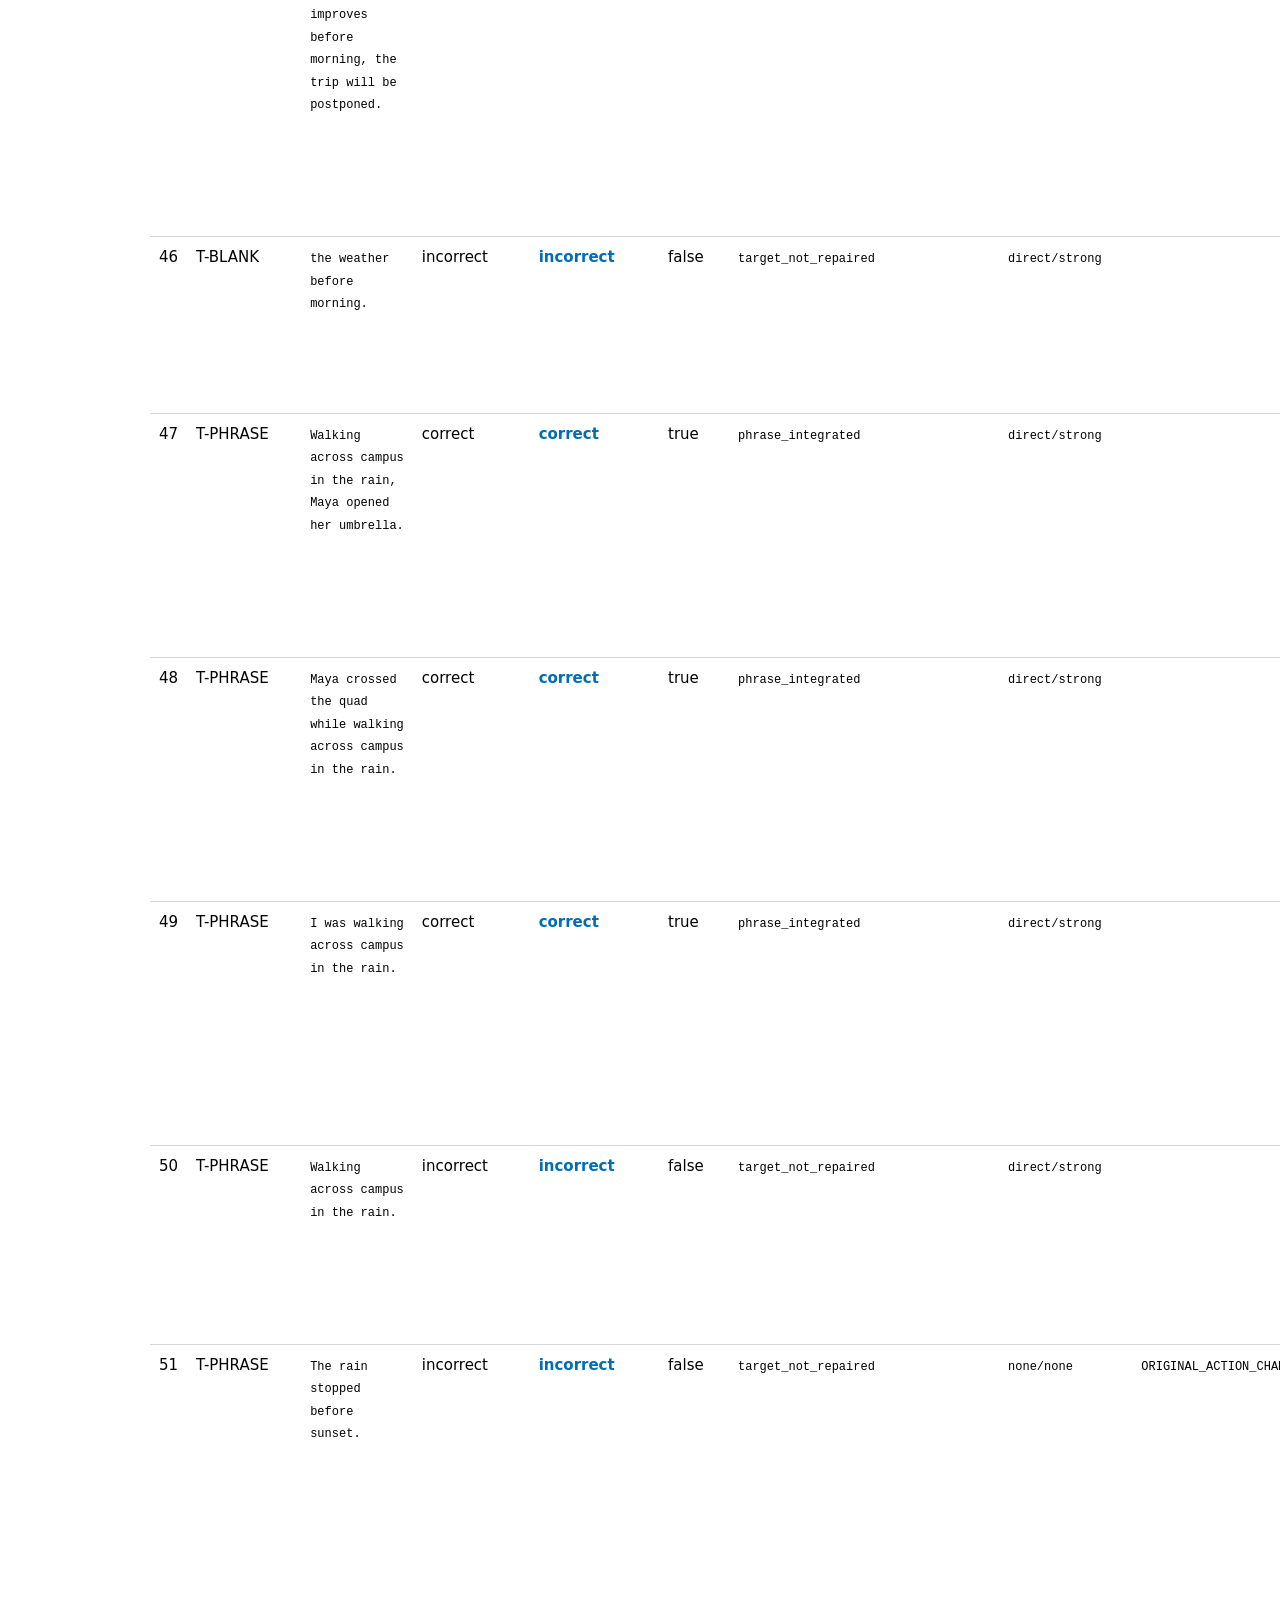
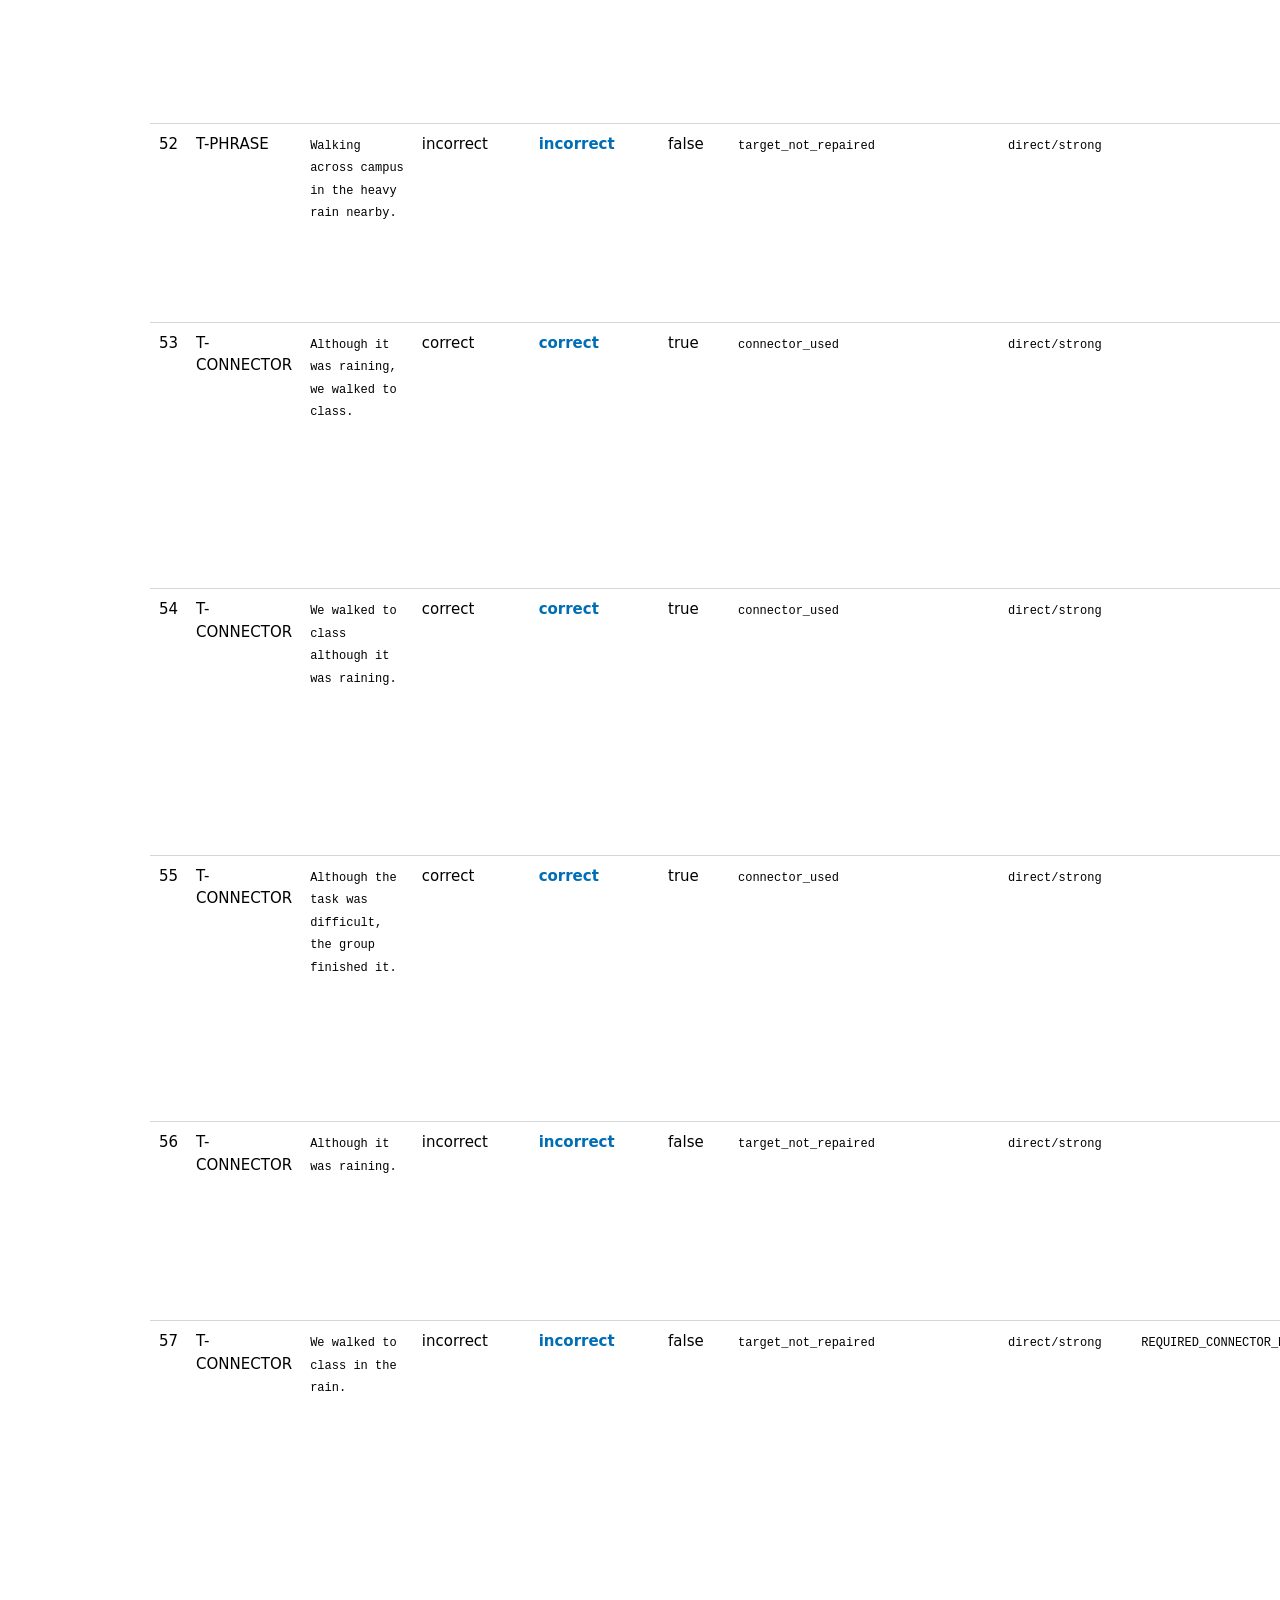
==== commit 55e7277a: "Improve open-text evaluation flexibility and mastery review" ====
--- a/tests/evaluator-tests.html
+++ b/tests/evaluator-tests.html
@@ -15,9 +15,9 @@
   <body>
     <h1>Local open-text evaluator tests</h1>
     <div id="results">Running…</div>
-    <script src="../question-bank.js?v=20260908-6"></script>
-    <script src="../evaluation-rules.js?v=20260908-6"></script>
-    <script src="../open-text-evaluator.js?v=20260908-6"></script>
-    <script src="evaluator-tests.js?v=20260908-6"></script>
+    <script src="../question-bank.js?v=20260910-2"></script>
+    <script src="../evaluation-rules.js?v=20260924-3"></script>
+    <script src="../open-text-evaluator.js?v=20260924-3"></script>
+    <script src="evaluator-tests.js?v=20260924-1"></script>
   </body>
 </html>
